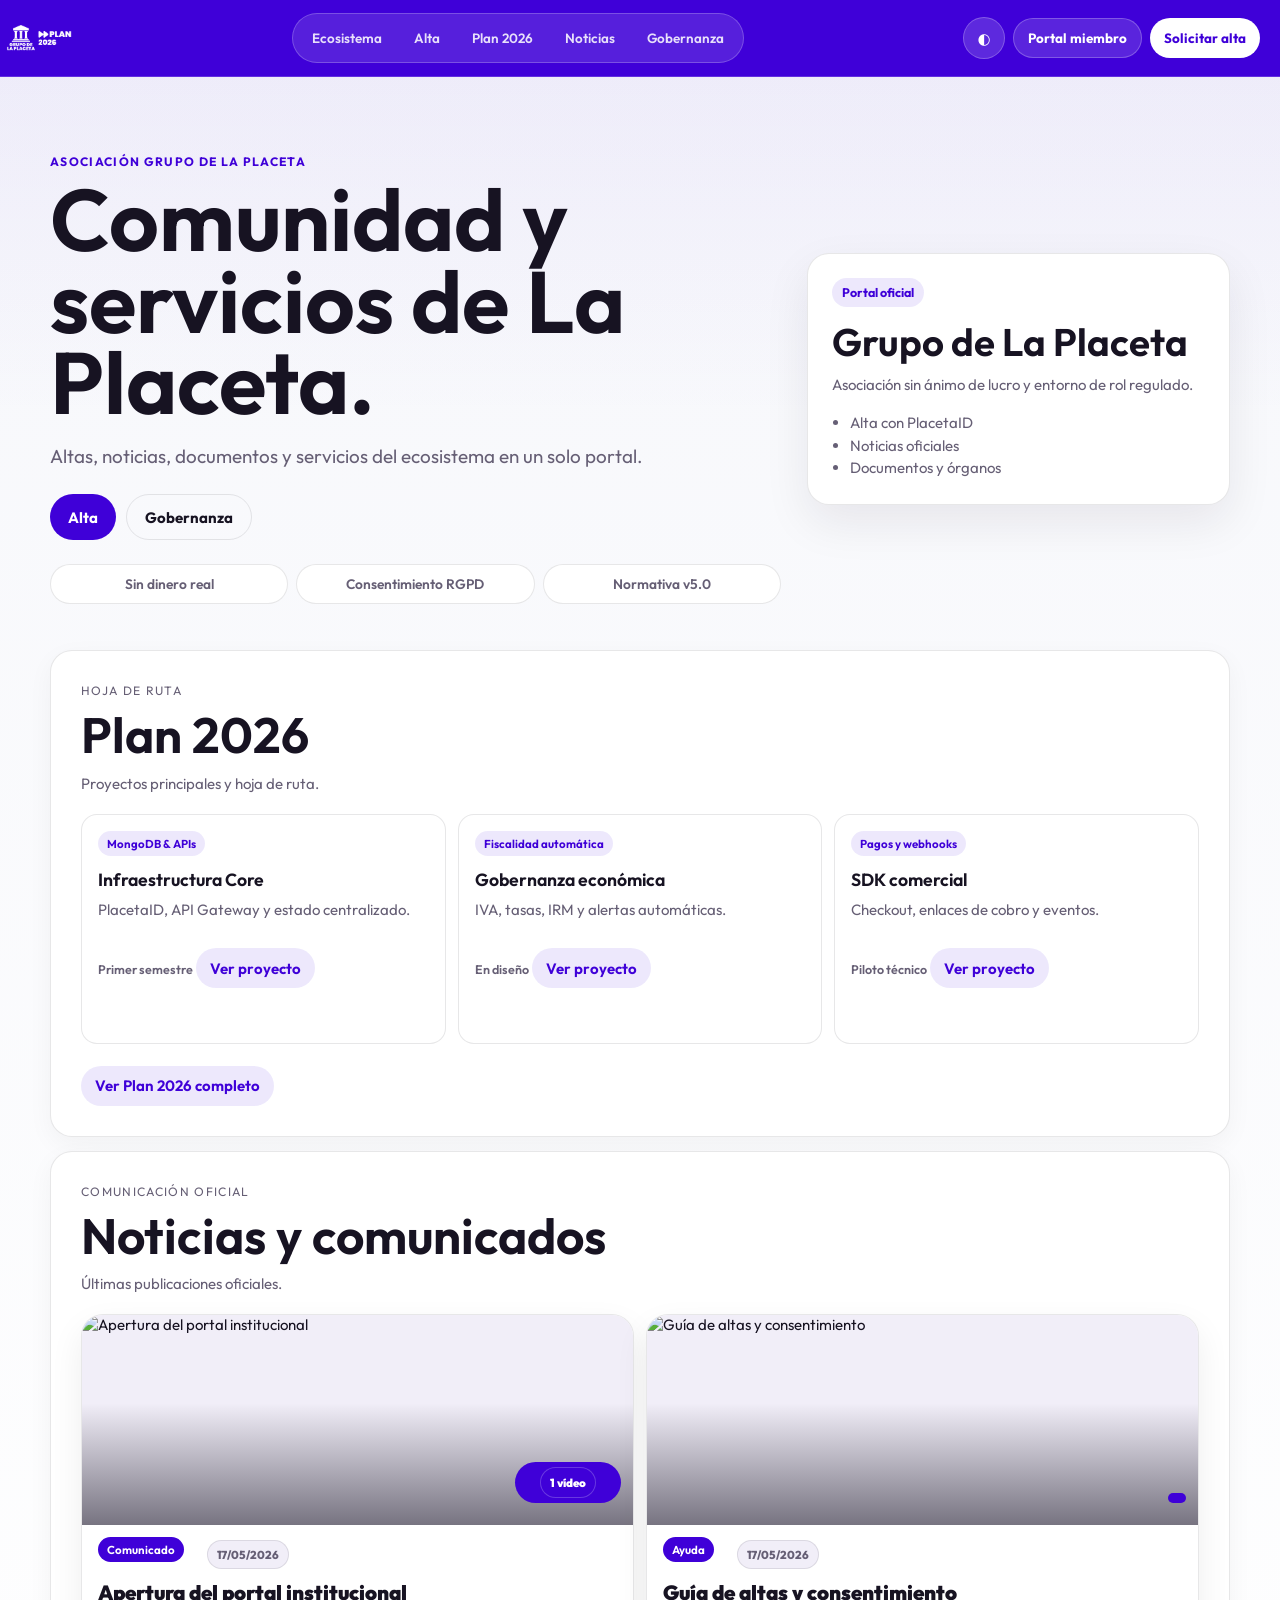
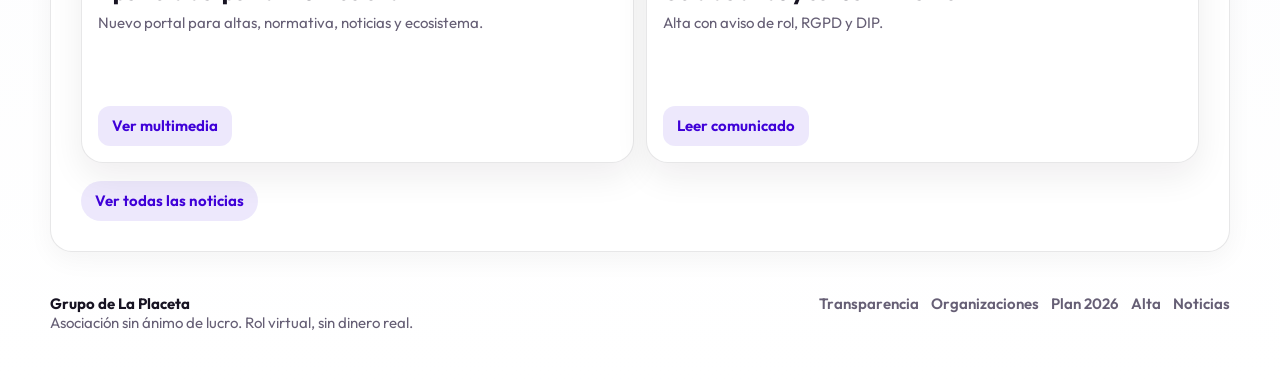
==== index.html @ cf654068 "v9" ====
<!doctype html>
<html lang="es">
<head>
  <meta charset="utf-8">
  <meta name="viewport" content="width=device-width, initial-scale=1">
  <title>Grupo de La Placeta | Asociación y Ecosistema Virtual</title>
  <meta name="description" content="Web institucional del Grupo de La Placeta: asociación sin ánimo de lucro, ecosistema virtual, alta de miembros, noticias y gobernanza.">
  <meta name="theme-color" content="#3F00D8">
  <meta property="og:title" content="Grupo de La Placeta">
  <meta property="og:description" content="Asociación y ecosistema virtual de rol cooperativo, inclusivo y sin dinero real.">
  <meta property="og:type" content="website">
  <meta property="og:url" content="https://www.laplaceta.org/">
  <link rel="canonical" href="https://www.laplaceta.org/">
  <link rel="icon" href="./assets/logo.png">
  <link rel="preconnect" href="https://fonts.googleapis.com">
  <link rel="preconnect" href="https://fonts.gstatic.com" crossorigin>
  <link href="https://fonts.googleapis.com/css2?family=Outfit:wght@300;400;500;600;700;800;900&display=swap" rel="stylesheet">
  <link rel="stylesheet" href="./styles.css">
</head>
<body>
  <div class="shell" data-theme="light">
    <header class="topbar">
      <a class="brand" href="#inicio" aria-label="Grupo de La Placeta">
        <img src="./assets/logo.png" alt="">
        
      </a>
      <nav class="desktop-nav" aria-label="Navegación principal">
        <a href="./ecosistema.html">Ecosistema</a>
        <a href="./alta.html">Alta</a>
        <a href="./plan-2026.html">Plan 2026</a>
        <a href="./noticias.html">Noticias</a>
        <a href="./gobernanza.html">Gobernanza</a>
      </nav>
      <div class="top-actions">
        <button class="icon-btn" id="themeToggle" type="button" aria-label="Cambiar tema">◐</button>
        <button class="secondary small" data-open="memberModal" type="button">Portal miembro</button>
        <a class="primary small" href="./alta.html">Solicitar alta</a>
      </div>
    </header>

    <main>
      <section class="hero" id="inicio">
        <div class="hero-copy">
          <p class="eyebrow">Asociación Grupo de La Placeta</p>
          <h1>Comunidad y servicios de La Placeta.</h1>
          <p class="hero-lead">Altas, noticias, documentos y servicios del ecosistema en un solo portal.</p>
          <div class="hero-actions">
            <a class="primary" href="./alta.html">Alta</a>
            <a class="ghost" href="./gobernanza.html">Gobernanza</a>
          </div>
          <div class="trust-strip compact">
            <span>Sin dinero real</span>
            <span>Consentimiento RGPD</span>
            <span>Normativa v5.0</span>
          </div>
        </div>
        <aside class="hero-panel" aria-label="Resumen del ecosistema">
          <div class="institution-summary">
            <span>Portal oficial</span>
            <h2>Grupo de La Placeta</h2>
            <p>Asociación sin ánimo de lucro y entorno de rol regulado.</p>
            <ul>
              <li>Alta con PlacetaID</li>
              <li>Noticias oficiales</li>
              <li>Documentos y órganos</li>
            </ul>
          </div>
        </aside>
      </section>

      <section class="plan-section" id="plan-2026">
        <div class="section-head compact">
          <p class="eyebrow">Hoja de ruta</p>
          <h2>Plan 2026</h2>
          <p>Proyectos principales y hoja de ruta.</p>
        </div>
        <div class="plan-grid compact-list" id="planPreview"></div>
        <a class="section-link" href="./plan-2026.html">Ver Plan 2026 completo</a>
      </section>

      <section class="content-layout" id="noticias">
        <div class="section-head compact">
          <p class="eyebrow">Comunicación oficial</p>
          <h2>Noticias y comunicados</h2>
          <p>Últimas publicaciones oficiales.</p>
        </div>
        <div class="news-grid compact-list" id="newsPreview"></div>
        <a class="section-link" href="./noticias.html">Ver todas las noticias</a>
      </section>
    </main>

    <footer class="footer">
      <div>
        <strong>Grupo de La Placeta</strong>
        <p>Asociación sin ánimo de lucro. Rol virtual, sin dinero real.</p>
      </div>
      <nav>
        <a href="./gobernanza.html">Transparencia</a>
        <a href="./ecosistema.html">Organizaciones</a>
        <a href="./plan-2026.html">Plan 2026</a>
        <a href="./alta.html">Alta</a>
        <a href="./noticias.html">Noticias</a>
      </nav>
    </footer>
  </div>

  <dialog class="modal" id="onboardingModal">
    <form class="modal-panel wizard" method="dialog" id="onboardingForm">
      <button class="close" value="cancel" aria-label="Cerrar">×</button>
      <div class="modal-head">
        <p class="eyebrow">Alta GDLP</p>
        <h2>Asistente de inscripción</h2>
        <p>Completa los pasos para generar una prealta compatible con PlacetaID y Banco de La Placeta.</p>
      </div>
      <div class="wizard-steps">
        <span class="active" data-step-dot="1">1 Datos</span>
        <span data-step-dot="2">2 Consentimiento</span>
        <span data-step-dot="3">3 Autenticador</span>
      </div>
      <section class="wizard-page active" data-step="1">
        <div class="form-grid">
          <label>Nombre<input id="firstName" required placeholder="Ej: Alba"></label>
          <label>Apellidos<input id="lastName" required placeholder="Ej: Placeta"></label>
          <label>Correo de contacto<input id="contactEmail" type="email" placeholder="miembro@ejemplo.es"></label>
          <label>Fecha de nacimiento real<input id="birthDate" type="date" required></label>
          <label>Contraseña PlacetaID<input id="placetaPassword" type="password" required minlength="8" placeholder="Mínimo 8 caracteres"></label>
          <label>Repetir contraseña<input id="placetaPassword2" type="password" required minlength="8" placeholder="Repite la contraseña"></label>
          <label>Proyecto inicial<select id="initialProject"><option>Participante individual</option><option>Empresa de rol</option><option>Asociación colaboradora</option><option>Voluntariado institucional</option></select></label>
        </div>
        <div class="age-result" id="ageResult">Introduce tu fecha de nacimiento para calcular el rango.</div>
      </section>
      <section class="wizard-page" data-step="2">
        <div class="consent-box">
          <strong>Aviso de rol</strong>
          <p>Declaro comprender que el ecosistema de La Placeta es una simulación lúdica y que las Placetas no tienen valor económico real.</p>
          <label class="check"><input id="roleConsent" type="checkbox"> Acepto expresamente la naturaleza ficticia y sin ánimo de lucro.</label>
        </div>
        <div class="consent-box">
          <strong>Protección de datos</strong>
          <p>Consiento el tratamiento de mis datos de conexión, IP y dispositivo para seguridad, auditoría y funcionamiento interno.</p>
          <label class="check"><input id="privacyConsent" type="checkbox"> Acepto el tratamiento de datos conforme RGPD/LOPDGDD.</label>
        </div>
        <div class="captcha-box">
          <span id="captchaQuestion"></span>
          <input id="captchaAnswer" inputmode="numeric" placeholder="Respuesta">
        </div>
      </section>
      <section class="wizard-page" data-step="3">
        <div class="totp-setup" id="totpSetup">
          <span>PlacetaID pendiente</span>
          <h3>Crearemos tu identidad al continuar</h3>
          <p>Después tendrás que escanear el QR con una app autenticadora compatible.</p>
          <div class="auth-app-list">
            <strong>Apps compatibles</strong>
            <span>Google Authenticator</span>
            <span>Microsoft Authenticator</span>
            <span>2FAS</span>
            <span>Authy</span>
            <span>Aegis Authenticator</span>
            <span>Bitwarden Authenticator</span>
            <span>1Password</span>
          </div>
        </div>
        <div class="form-grid totp-verifier" id="totpVerifier" hidden>
          <label>Código del autenticador<input id="totpCode" inputmode="numeric" maxlength="7" placeholder="000 000"></label>
          <button class="secondary" id="verifyTotp" type="button">Verificar QR</button>
        </div>
        <div class="certificate" id="certificatePreview" hidden>
          <span>Certificado de Identidad Digital y Registro</span>
          <h3>Autenticador verificado</h3>
          <p>Tu alta ya está activada en PlacetaID.</p>
        </div>
      </section>
      <div class="wizard-actions">
        <button class="secondary" id="prevStep" type="button">Atrás</button>
        <button class="primary" id="nextStep" type="button">Continuar</button>
      </div>
    </form>
  </dialog>

  <dialog class="modal" id="memberModal">
    <form class="modal-panel member-panel" method="dialog">
      <button class="close" value="cancel" aria-label="Cerrar">×</button>
      <div class="modal-head">
        <p class="eyebrow">Portal del miembro</p>
        <h2>Acceso DIP</h2>
        <p>Vista privada de perfil asociativo, contratos y solicitudes a la Junta.</p>
      </div>
      <div class="form-grid">
        <label>DIP<input id="memberDip" placeholder="DIP-5921"></label>
        <label>Contraseña<input id="memberPass" type="password" placeholder="PIN o contraseña"></label>
      </div>
      <button class="primary" id="memberLogin" type="button">Abrir perfil demo</button>
      <div class="member-output" id="memberOutput"></div>
    </form>
  </dialog>

  <dialog class="modal" id="adminModal">
    <form class="modal-panel admin-editor" method="dialog">
      <button class="close" value="cancel" aria-label="Cerrar">×</button>
      <div class="modal-head">
        <p class="eyebrow">Admin publicaciones</p>
        <h2>Panel de noticias</h2>
        <p>Publica comunicados institucionales. En producción esto debe conectarse a MongoDB con roles de Junta.</p>
      </div>
      <label>Clave admin local<input id="adminKey" type="password" placeholder="gdlp-admin"></label>
      <div class="form-grid">
        <label>Título<input id="postTitle" placeholder="Convocatoria de Junta"></label>
        <label>Categoría<select id="postTag"><option>Comunicado</option><option>Ayuda</option><option>Normativa</option><option>Ecosistema</option></select></label>
      </div>
      <div class="form-grid">
        <label>Imagen de portada<input id="postImage" placeholder="https://.../imagen.jpg"></label>
        <label>Vídeos<input id="postVideo" placeholder="Un enlace de vídeo principal"></label>
      </div>
      <label>Galería de imágenes<textarea id="postImages" rows="3" placeholder="Una URL de imagen por línea"></textarea></label>
      <label>Más vídeos<textarea id="postVideos" rows="3" placeholder="YouTube, Vimeo o mp4. Un enlace por línea"></textarea></label>
      <div class="editor-toolbar" aria-label="Formato de noticia">
        <button type="button" data-rich="bold"><strong>B</strong></button>
        <button type="button" data-rich="italic"><em>I</em></button>
        <button type="button" data-rich="insertUnorderedList">Lista</button>
        <button type="button" data-rich-block="h2">H2</button>
        <button type="button" data-rich-block="blockquote">Cita</button>
        <button type="button" data-rich-link>Enlace</button>
      </div>
      <label>Contenido enriquecido
        <div id="postEditor" class="rich-editor" contenteditable="true" role="textbox" aria-multiline="true" data-placeholder="Redacta la noticia con subtítulos, enlaces, listas y citas..."></div>
      </label>
      <label class="check bank-share-check">
        <input id="shareWithBank" type="checkbox">
        <span>Compartir también en la web del Banco de La Placeta</span>
      </label>
      <button class="primary" id="publishPost" type="button">Publicar</button>
      <div class="admin-output" id="adminOutput"></div>
      <div class="bank-export" id="bankExport" hidden>
        <strong>Paquete para banco-web</strong>
        <p>Copia este bloque en el feed compartido o úsalo como payload de importación cuando conectes backend.</p>
        <textarea id="bankExportText" rows="8" readonly></textarea>
        <button class="secondary" id="copyBankExport" type="button">Copiar paquete Banco</button>
      </div>
    </form>
  </dialog>

  <dialog class="modal" id="newsModal">
    <article class="modal-panel news-detail">
      <button class="close" value="cancel" data-close-news aria-label="Cerrar">×</button>
      <div id="newsDetailContent"></div>
    </article>
  </dialog>

  <script src="./app.js"></script>
</body>
</html>
---- styles.css ----
:root {
  --accent: #3F00D8;
  --accent-dark: #260083;
  --accent-soft: rgba(63, 0, 216, .09);
  --bg: #f6f7fb;
  --bg-2: #ffffff;
  --surface: #ffffff;
  --surface-2: #f1eef8;
  --text: #171322;
  --muted: #665f75;
  --line: rgba(23,19,34,.1);
  --green: #23b26d;
  --red: #e24d4d;
  --gold: #d7a02d;
  --radius: 18px;
  --shadow: 0 18px 46px rgba(23,19,34,.08);
}

[data-theme="dark"] {
  --bg: #101018;
  --bg-2: #161421;
  --surface: #1d1a29;
  --surface-2: #252134;
  --text: #f8f7ff;
  --muted: #b8b0cf;
  --line: rgba(255,255,255,.1);
  --shadow: 0 24px 70px rgba(0,0,0,.28);
}

* { box-sizing: border-box; }
html { scroll-behavior: smooth; }
body {
  margin: 0;
  font-family: "Outfit", system-ui, sans-serif;
  background: var(--bg);
  color: var(--text);
  font-size: 15px;
  -webkit-font-smoothing: antialiased;
}
[data-theme="dark"] body,
body:has(.shell[data-theme="dark"]) {
  background: #101018;
}
button, input, select, textarea { font: inherit; }
button, a { -webkit-tap-highlight-color: transparent; }
a { color: inherit; text-decoration: none; }
.shell {
  min-height: 100vh;
  background:
    linear-gradient(180deg, rgba(63,0,216,.055), transparent 420px),
    linear-gradient(180deg, var(--bg), var(--bg-2));
}
[data-theme="dark"].shell {
  background:
    linear-gradient(180deg, rgba(63,0,216,.16), transparent 420px),
    linear-gradient(180deg, var(--bg), #111019);
}

.topbar {
  position: sticky;
  top: 0;
  z-index: 10;
  min-height: 72px;
  padding: 8px clamp(14px, 3vw, 34px);
  display: flex;
  align-items: center;
  gap: 18px;
  justify-content: space-between;
  color: white;
  background: var(--accent);
  border-bottom: 1px solid rgba(255,255,255,.18);
  backdrop-filter: blur(18px);
}
[data-theme="dark"] .topbar {
  color: var(--text);
  background: rgba(16,16,24,.94);
  border-bottom-color: var(--line);
}
.brand {
  display: inline-flex;
  align-items: center;
  gap: 12px;
  min-width: 0;
}
.brand img {
  width: 76px;
  height: 76px;
  object-fit: contain;
  display: block;
}
.brand span {
  display: none;
}
.brand strong {
  display: block;
  font-size: .98rem;
  line-height: 1;
  white-space: nowrap;
}
.brand small {
  display: block;
  margin-top: 4px;
  color: rgba(255,255,255,.76);
  font-size: .78rem;
  font-weight: 500;
}
[data-theme="dark"] .brand small {
  color: var(--muted);
}
.desktop-nav {
  display: flex;
  align-items: center;
  gap: 6px;
  padding: 6px;
  border: 1px solid rgba(255,255,255,.22);
  border-radius: 999px;
  background: rgba(255,255,255,.12);
}
[data-theme="dark"] .desktop-nav {
  border-color: var(--line);
  background: var(--surface);
}
.desktop-nav a {
  padding: 10px 13px;
  border-radius: 999px;
  color: rgba(255,255,255,.86);
  font-weight: 600;
  font-size: .84rem;
}
.desktop-nav a:hover {
  color: var(--accent);
  background: white;
}
[data-theme="dark"] .desktop-nav a {
  color: var(--muted);
}
[data-theme="dark"] .desktop-nav a:hover {
  color: white;
  background: var(--accent);
}
.top-actions {
  display: flex;
  align-items: center;
  gap: 8px;
}
.topbar .secondary {
  color: white;
  background: rgba(255,255,255,.14);
  border-color: rgba(255,255,255,.24);
}
.topbar .secondary:hover,
.topbar .icon-btn:hover {
  background: rgba(255,255,255,.22);
}
.topbar .primary {
  color: var(--accent);
  background: white;
}
[data-theme="dark"] .topbar .secondary {
  color: var(--text);
  background: var(--surface-2);
  border-color: var(--line);
}
[data-theme="dark"] .topbar .primary {
  color: white;
  background: var(--accent);
}
button, .primary, .secondary, .ghost {
  border: 0;
  cursor: pointer;
  border-radius: 999px;
  font-weight: 700;
  transition: transform .16s ease, opacity .16s ease, background .16s ease;
}
button:active, a:active { transform: translateY(1px); }
.primary {
  display: inline-flex;
  align-items: center;
  justify-content: center;
  min-height: 46px;
  padding: 0 18px;
  color: white;
  background: var(--accent);
}
.secondary {
  min-height: 44px;
  padding: 0 16px;
  color: var(--text);
  background: var(--surface-2);
  border: 1px solid var(--line);
}
.ghost {
  display: inline-flex;
  align-items: center;
  justify-content: center;
  min-height: 46px;
  padding: 0 18px;
  color: var(--text);
  background: transparent;
  border: 1px solid var(--line);
}
.small { min-height: 40px; padding-inline: 14px; font-size: .84rem; }
.top-actions .primary,
.top-actions .secondary {
  display: inline-flex;
  align-items: center;
  justify-content: center;
}
.icon-btn {
  width: 42px;
  height: 42px;
  background: rgba(255,255,255,.16);
  color: white;
  border: 1px solid rgba(255,255,255,.24);
}
[data-theme="dark"] .icon-btn {
  background: var(--surface-2);
  color: var(--text);
  border-color: var(--line);
}

main {
  width: min(1180px, calc(100% - 28px));
  margin: 0 auto;
}
.page-hero {
  padding: clamp(34px, 6vw, 78px) 0 22px;
  width: min(840px, 100%);
}
.page-hero h1 {
  margin-bottom: 14px;
  font-size: clamp(2.2rem, 5.6vw, 4.8rem);
  line-height: .96;
}
.page-hero p:not(.eyebrow) {
  color: var(--muted);
  font-size: clamp(1rem, 1.7vw, 1.18rem);
  line-height: 1.58;
}
.hero {
  min-height: auto;
  display: grid;
  grid-template-columns: minmax(0, .95fr) minmax(320px, .55fr);
  gap: 26px;
  align-items: center;
  padding: clamp(34px, 6vw, 82px) 0 32px;
}
.eyebrow {
  margin: 0 0 10px;
  color: var(--accent);
  font-size: .76rem;
  font-weight: 700;
  letter-spacing: .11em;
  text-transform: uppercase;
}
h1, h2, h3, p { margin-top: 0; }
h1 {
  margin-bottom: 18px;
  font-size: clamp(2.55rem, 6.8vw, 5.45rem);
  line-height: .94;
  letter-spacing: 0;
  font-weight: 650;
}
h2 {
  margin-bottom: 12px;
  font-size: clamp(1.75rem, 4vw, 3.1rem);
  line-height: 1;
  letter-spacing: 0;
  font-weight: 650;
}
.hero-lead {
  width: min(720px, 100%);
  color: var(--muted);
  font-size: clamp(1rem, 1.65vw, 1.18rem);
  line-height: 1.58;
  font-weight: 400;
}
.hero-actions, .wizard-actions {
  display: flex;
  flex-wrap: wrap;
  gap: 10px;
  margin-top: 22px;
}
.trust-strip {
  margin-top: 24px;
  display: grid;
  grid-template-columns: repeat(3, minmax(0, 1fr));
  gap: 8px;
}
.trust-strip span {
  padding: 10px 12px;
  border: 1px solid var(--line);
  border-radius: 999px;
  background: var(--surface);
  color: var(--muted);
  font-weight: 600;
  text-align: center;
  font-size: .86rem;
}
.hero-panel {
  min-height: auto;
  border: 1px solid var(--line);
  border-radius: 22px;
  background: var(--surface);
  box-shadow: var(--shadow);
  position: relative;
  overflow: hidden;
}
.institution-summary {
  padding: 24px;
}
.institution-summary span {
  display: inline-flex;
  margin-bottom: 16px;
  padding: 7px 10px;
  border-radius: 999px;
  color: var(--accent);
  background: var(--accent-soft);
  font-weight: 700;
  font-size: .78rem;
}
.institution-summary h2 {
  font-size: clamp(1.8rem, 3vw, 2.55rem);
}
.institution-summary p,
.institution-summary li {
  color: var(--muted);
  line-height: 1.5;
  font-weight: 400;
}
.institution-summary ul {
  margin: 16px 0 0;
  padding-left: 18px;
}

.statement,
.onboarding-band,
.governance,
.content-layout,
.plan-section,
.section-grid {
  margin: 14px 0;
  padding: clamp(20px, 3vw, 30px);
  border: 1px solid var(--line);
  border-radius: 22px;
  background: var(--surface);
  box-shadow: 0 8px 26px rgba(23,19,34,.045);
}
[data-theme="dark"] .statement,
[data-theme="dark"] .onboarding-band,
[data-theme="dark"] .governance,
[data-theme="dark"] .content-layout,
[data-theme="dark"] .plan-section,
[data-theme="dark"] .section-grid,
[data-theme="dark"] .hero-panel {
  box-shadow: none;
}
.statement {
  display: grid;
  grid-template-columns: .65fr 1fr;
  gap: 24px;
  align-items: center;
}
.statement p:last-child,
.section-head p,
.onboarding-band p,
.document-card p,
.board-card p,
.admin-card p {
  color: var(--muted);
  line-height: 1.58;
  font-weight: 400;
}
.section-head {
  display: grid;
  grid-template-columns: minmax(0, .8fr) minmax(280px, .6fr);
  gap: 20px;
  align-items: end;
  margin-bottom: 18px;
}
.section-head.compact {
  display: block;
}
.org-controls {
  display: flex;
  flex-wrap: wrap;
  gap: 8px;
  margin-bottom: 16px;
}
.chip {
  min-height: 38px;
  padding: 0 14px;
  color: var(--muted);
  background: var(--surface-2);
  border: 1px solid var(--line);
  font-weight: 600;
}
.chip.active {
  color: white;
  background: var(--accent);
}
.org-grid,
.news-grid,
.governance-grid,
.plan-grid {
  display: grid;
  grid-template-columns: repeat(2, minmax(0, 1fr));
  gap: 12px;
}
.plan-grid {
  grid-template-columns: repeat(5, minmax(190px, 1fr));
  overflow-x: auto;
  padding-bottom: 4px;
}
.plan-grid.full {
  grid-template-columns: repeat(auto-fit, minmax(230px, 1fr));
  overflow: visible;
}
.compact-list {
  grid-template-columns: repeat(auto-fit, minmax(250px, 1fr));
  overflow: visible;
}
.plan-card {
  min-height: 230px;
  padding: 16px;
  border: 1px solid var(--line);
  border-radius: 16px;
  background: var(--bg-2);
}
.plan-card,
.news-card,
.org-card,
.board-card,
.document-card,
.admin-card {
  transition: transform .18s ease, border-color .18s ease, background .18s ease;
}
.plan-card:hover,
.news-card:hover,
.org-card:hover,
.document-card:hover {
  transform: translateY(-2px);
  border-color: rgba(63,0,216,.35);
}
.plan-card span {
  display: inline-flex;
  margin-bottom: 12px;
  padding: 5px 9px;
  border-radius: 999px;
  color: var(--accent);
  background: var(--accent-soft);
  font-size: .72rem;
  font-weight: 650;
}
.plan-card h3 {
  margin: 0 0 8px;
  font-size: 1.1rem;
  font-weight: 650;
}
.plan-card p {
  color: var(--muted);
  line-height: 1.5;
}
.plan-card small {
  display: inline-flex;
  margin-top: 8px;
  color: var(--muted);
  font-weight: 600;
}
.card-link,
.section-link {
  display: inline-flex;
  align-items: center;
  justify-content: center;
  min-height: 40px;
  margin-top: 12px;
  padding: 0 14px;
  border-radius: 999px;
  color: var(--accent);
  background: var(--accent-soft);
  font-weight: 650;
}
.section-link {
  margin-top: 18px;
}
.card-link:hover,
.section-link:hover {
  color: white;
  background: var(--accent);
}
.featured-news {
  margin: 8px 0 14px;
  display: grid;
  grid-template-columns: minmax(0, .86fr) minmax(260px, .62fr);
  gap: 18px;
  align-items: center;
  padding: 14px;
  border: 1px solid var(--line);
  border-radius: 18px;
  background: var(--bg-2);
}
.featured-media {
  position: relative;
  min-height: 280px;
  border-radius: 14px;
  overflow: hidden;
  background: var(--surface-2);
}
.featured-media img,
.news-card img,
.news-detail-media img {
  width: 100%;
  height: 100%;
  object-fit: cover;
  display: block;
}
.featured-media span {
  position: absolute;
  right: 12px;
  bottom: 12px;
  padding: 7px 10px;
  border-radius: 999px;
  color: white;
  background: var(--accent);
  font-weight: 700;
  font-size: .78rem;
}
.featured-news h3 {
  margin: 8px 0 10px;
  font-size: clamp(1.45rem, 3vw, 2.15rem);
  line-height: 1.05;
  font-weight: 650;
}
.featured-news p {
  color: var(--muted);
  line-height: 1.55;
}
.featured-news button,
.news-card button {
  margin-top: 12px;
  color: var(--accent);
  background: transparent;
  font-weight: 650;
}
.news-tag {
  display: inline-flex;
  padding: 5px 9px;
  border-radius: 999px;
  color: white;
  background: var(--accent);
  font-size: .72rem;
  font-weight: 650;
}
.org-card,
.news-card,
.board-card,
.document-card,
.admin-card {
  padding: 16px;
  border: 1px solid var(--line);
  border-radius: 16px;
  background: var(--bg-2);
}
.org-card span,
.news-card span,
.board-card span,
.document-card span,
.admin-card span {
  display: inline-flex;
  margin-bottom: 10px;
  padding: 5px 9px;
  border-radius: 999px;
  color: white;
  background: var(--accent);
  font-size: .72rem;
  font-weight: 650;
}
.news-card {
  overflow: hidden;
  padding: 0;
}
.news-card img {
  height: 170px;
  background: var(--surface-2);
}
.news-card > span,
.news-card h3,
.news-card p,
.news-card small,
.news-card button,
.news-card .card-link {
  margin-left: 16px;
  margin-right: 16px;
}
.news-card > span {
  margin-top: 14px;
}
.news-card button,
.news-card .card-link {
  margin-bottom: 16px;
}
.org-card h3,
.news-card h3,
.board-card strong,
.document-card strong,
.admin-card strong {
  display: block;
  margin-bottom: 8px;
  font-size: 1.15rem;
  font-weight: 650;
}
.org-meta {
  display: flex;
  flex-wrap: wrap;
  gap: 6px;
  margin-top: 14px;
}
.org-meta small {
  padding: 6px 8px;
  border-radius: 8px;
  color: var(--muted);
  background: var(--surface-2);
  font-weight: 500;
}
.onboarding-band {
  display: flex;
  align-items: center;
  justify-content: space-between;
  gap: 18px;
}
.news-card p { color: var(--muted); line-height: 1.5; }
.news-detail-media {
  height: 260px;
  margin: -6px -6px 18px;
  border-radius: 18px;
  overflow: hidden;
  background: var(--surface-2);
}
.news-detail h2 {
  margin-top: 10px;
}
.news-detail p {
  color: var(--muted);
  line-height: 1.65;
}
.detail-page {
  margin-top: 22px;
  max-width: 920px;
}
.detail-page h1 {
  margin-top: 12px;
  font-size: clamp(2.2rem, 5vw, 4.5rem);
}
.detail-page h2 {
  margin-top: 12px;
  font-size: clamp(1.9rem, 4vw, 3.4rem);
}
.share-row {
  display: flex;
  flex-wrap: wrap;
  gap: 10px;
  margin-top: 22px;
  align-items: center;
}
.plan-detail-box {
  margin: 18px 0;
  padding: 16px;
  border: 1px solid var(--line);
  border-radius: 16px;
  background: var(--surface-2);
  display: flex;
  justify-content: space-between;
  gap: 14px;
  color: var(--muted);
}
.plan-detail-box strong {
  color: var(--text);
}
.video-frame {
  margin-top: 18px;
  aspect-ratio: 16 / 9;
  border-radius: 18px;
  overflow: hidden;
  background: #000;
}
.video-frame iframe {
  width: 100%;
  height: 100%;
  border: 0;
}
.footer {
  width: min(1180px, calc(100% - 28px));
  margin: 18px auto 0;
  padding: 24px 0 34px;
  display: flex;
  justify-content: space-between;
  gap: 20px;
  color: var(--muted);
}
.footer strong { color: var(--text); }
.footer nav {
  display: flex;
  flex-wrap: wrap;
  gap: 12px;
  font-weight: 600;
}

.modal {
  width: min(760px, calc(100% - 24px));
  border: 0;
  padding: 0;
  border-radius: 24px;
  color: var(--text);
  background: var(--surface);
  box-shadow: var(--shadow);
}
.modal::backdrop {
  background: rgba(0,0,0,.62);
  backdrop-filter: blur(8px);
}
.modal-panel {
  position: relative;
  padding: clamp(20px, 4vw, 30px);
}
.close {
  position: absolute;
  top: 14px;
  right: 14px;
  width: 40px;
  height: 40px;
  color: var(--text);
  background: var(--surface-2);
}
.modal-head {
  padding-right: 44px;
  margin-bottom: 18px;
}
.modal-head h2 { font-size: clamp(1.8rem, 4vw, 3rem); }
.modal-head p { color: var(--muted); font-weight: 650; }
.wizard-steps {
  display: grid;
  grid-template-columns: repeat(3, 1fr);
  gap: 8px;
  margin-bottom: 18px;
}
.wizard-steps span {
  padding: 10px 12px;
  border-radius: 12px;
  color: var(--muted);
  background: var(--surface-2);
  font-weight: 600;
  text-align: center;
}
.wizard-steps span.active {
  color: white;
  background: var(--accent);
}
.wizard-page { display: none; }
.wizard-page.active { display: block; }
.form-grid {
  display: grid;
  grid-template-columns: repeat(2, minmax(0, 1fr));
  gap: 12px;
}
label {
  display: grid;
  gap: 7px;
  color: var(--muted);
  font-weight: 600;
}
input, select, textarea {
  width: 100%;
  border: 1px solid var(--line);
  border-radius: 12px;
  padding: 12px 13px;
  color: var(--text);
  background: var(--surface-2);
  outline: none;
}
[data-theme="dark"] input,
[data-theme="dark"] select,
[data-theme="dark"] textarea {
  color-scheme: dark;
}
input:focus, select:focus, textarea:focus {
  border-color: var(--accent);
  box-shadow: 0 0 0 4px var(--accent-soft);
}
.age-result,
.consent-box,
.captcha-box,
.totp-setup,
.certificate,
.member-output,
.admin-output {
  margin-top: 14px;
  padding: 16px;
  border: 1px solid var(--line);
  border-radius: 16px;
  background: var(--surface-2);
  color: var(--muted);
}
.consent-box strong,
.totp-setup h3,
.certificate h3 { color: var(--text); }
.check {
  display: flex;
  grid-template-columns: none;
  align-items: flex-start;
  gap: 10px;
  margin-top: 10px;
  color: var(--text);
}
.check input {
  width: 18px;
  margin-top: 2px;
  accent-color: var(--accent);
}
.captcha-box {
  display: grid;
  grid-template-columns: minmax(0, 1fr) 150px;
  gap: 12px;
  align-items: center;
}
.certificate {
  border-color: rgba(63,0,216,.34);
  background: linear-gradient(135deg, rgba(63,0,216,.18), var(--surface-2));
}
.totp-setup span,
.certificate span {
  color: var(--accent);
  font-weight: 700;
  text-transform: uppercase;
  letter-spacing: .08em;
  font-size: .74rem;
}
.totp-card {
  display: grid;
  grid-template-columns: 190px minmax(0, 1fr);
  gap: 18px;
  align-items: center;
}
.totp-card img {
  width: 180px;
  height: 180px;
  border-radius: 18px;
  padding: 10px;
  background: white;
  box-shadow: 0 16px 42px rgba(0,0,0,.18);
}
.totp-secret {
  margin-top: 10px;
  padding: 10px 12px;
  border-radius: 12px;
  background: rgba(63,0,216,.1);
  color: var(--accent);
  font-weight: 650;
  word-break: break-all;
  font-size: .82rem;
}
.auth-app-list {
  margin-top: 12px;
  display: flex;
  flex-wrap: wrap;
  gap: 7px;
}
.auth-app-list strong,
.auth-app-list span {
  min-height: 30px;
  padding: 7px 9px;
  border-radius: 999px;
  display: inline-flex;
  align-items: center;
  color: var(--muted);
  background: var(--surface);
  border: 1px solid var(--line);
  font-size: .78rem;
  font-weight: 650;
}
.auth-app-list strong {
  color: white;
  background: var(--accent);
  border-color: var(--accent);
}
.totp-verifier {
  margin-top: 14px;
  align-items: end;
}
.admin-editor textarea {
  min-height: 130px;
  resize: vertical;
}

.editor-toolbar {
  display: flex;
  flex-wrap: wrap;
  gap: 7px;
  margin-top: 12px;
  padding: 8px;
  border: 1px solid var(--line);
  border-radius: 14px;
  background: var(--surface-2);
}
.editor-toolbar button {
  min-height: 34px;
  padding: 7px 10px;
  border-radius: 10px;
  color: var(--text);
  background: var(--surface);
  border: 1px solid var(--line);
  font-weight: 800;
}
.editor-toolbar button:hover {
  color: white;
  background: var(--accent);
  border-color: var(--accent);
}
.rich-editor {
  min-height: 220px;
  padding: 14px;
  border: 1px solid var(--line);
  border-radius: 16px;
  background: var(--surface-2);
  color: var(--text);
  outline: none;
  line-height: 1.55;
}
.rich-editor:empty::before {
  content: attr(data-placeholder);
  color: var(--muted);
}
.rich-editor:focus {
  border-color: var(--accent);
  box-shadow: 0 0 0 4px var(--accent-soft);
}
.rich-editor h2,
.rich-editor h3,
.rich-news-body h2,
.rich-news-body h3 {
  margin: 1rem 0 .45rem;
  color: var(--text);
  line-height: 1.06;
}
.rich-editor blockquote,
.rich-news-body blockquote {
  margin: 1rem 0;
  padding: 12px 14px;
  border-left: 4px solid var(--accent);
  border-radius: 12px;
  color: var(--text);
  background: var(--accent-soft);
}
.bank-share-check {
  margin-top: 12px;
  padding: 12px;
  border: 1px solid rgba(63,0,216,.18);
  border-radius: 14px;
  background: var(--accent-soft);
}
.bank-export {
  margin-top: 14px;
  padding: 14px;
  border: 1px solid rgba(63,0,216,.24);
  border-radius: 16px;
  background: var(--surface-2);
}
.bank-export strong {
  color: var(--text);
}
.bank-export p {
  margin: 6px 0 10px;
  color: var(--muted);
}
.bank-export textarea {
  font-family: ui-monospace, SFMono-Regular, Consolas, monospace;
  font-size: .78rem;
}
.media-count,
.bank-shared {
  display: inline-flex;
  width: fit-content;
  margin-top: 6px;
  padding: 5px 8px;
  border-radius: 999px;
  color: var(--accent);
  background: var(--accent-soft);
  border: 1px solid rgba(63,0,216,.14);
  font-size: .72rem;
  font-weight: 800;
}
.bank-shared-note {
  padding: 12px 14px;
  border: 1px solid rgba(63,0,216,.18);
  border-radius: 14px;
  color: var(--accent);
  background: var(--accent-soft);
  font-weight: 800;
}
.rich-news-body {
  display: grid;
  gap: 10px;
  color: var(--text);
  line-height: 1.62;
}
.rich-news-body p,
.rich-news-body ul,
.rich-news-body ol {
  margin: 0;
}
.rich-news-body a {
  color: var(--accent);
  font-weight: 800;
}
.news-gallery {
  display: grid;
  grid-template-columns: repeat(2, minmax(0, 1fr));
  gap: 10px;
  margin-top: 16px;
}
.news-gallery img {
  width: 100%;
  aspect-ratio: 16 / 10;
  object-fit: cover;
  border-radius: 16px;
  border: 1px solid var(--line);
}
.video-stack {
  display: grid;
  gap: 12px;
  margin-top: 16px;
}
.news-video {
  width: 100%;
  max-height: 520px;
  border-radius: 16px;
  background: #000;
  border: 1px solid var(--line);
}

/* Editorial news experience */
.content-layout:has(#featuredNews),
.detail-page {
  background:
    linear-gradient(180deg, rgba(63,0,216,.045), transparent 260px),
    var(--surface);
}

.featured-news {
  position: relative;
  grid-template-columns: minmax(0, 1.18fr) minmax(300px, .82fr);
  min-height: 390px;
  padding: 12px;
  border-radius: 26px;
  overflow: hidden;
  background:
    linear-gradient(135deg, rgba(63,0,216,.08), rgba(3,218,198,.06)),
    var(--surface);
  box-shadow: 0 18px 48px rgba(23, 19, 34, .10);
}
.featured-media {
  min-height: 360px;
  border-radius: 22px;
}
.featured-media::after,
.news-card-media::after,
.news-detail-media::after {
  content: "";
  position: absolute;
  inset: 0;
  background: linear-gradient(180deg, transparent 42%, rgba(16, 12, 28, .54));
  pointer-events: none;
}
.featured-copy {
  padding: clamp(8px, 2vw, 22px);
}
.featured-news h3 {
  margin: 12px 0 12px;
  font-size: clamp(2rem, 4vw, 3.8rem);
  line-height: .96;
  font-weight: 900;
  letter-spacing: 0;
}
.featured-news p {
  max-width: 56ch;
  font-size: 1.02rem;
  font-weight: 500;
}
.news-meta-row {
  display: flex;
  align-items: center;
  flex-wrap: wrap;
  gap: 7px;
  margin: 12px 16px 0;
}
.featured-copy .news-meta-row,
.news-detail-heading .news-meta-row {
  margin: 0;
}
.news-meta-row small {
  width: fit-content;
  min-height: 27px;
  padding: 6px 9px;
  border-radius: 999px;
  color: var(--muted);
  background: var(--surface-2);
  border: 1px solid var(--line);
  font-size: .72rem;
  font-weight: 800;
}
.news-media-labels {
  position: absolute;
  right: 12px;
  bottom: 12px;
  z-index: 2;
  display: flex;
  flex-wrap: wrap;
  justify-content: flex-end;
  gap: 6px;
}
.news-media-labels span,
.news-media-labels small {
  min-height: 29px;
  padding: 7px 9px;
  border-radius: 999px;
  color: white;
  background: rgba(63, 0, 216, .92);
  border: 1px solid rgba(255,255,255,.22);
  font-size: .72rem;
  font-weight: 900;
  backdrop-filter: blur(12px);
}
.news-grid {
  align-items: stretch;
}
.news-card {
  position: relative;
  border-radius: 22px;
  background: var(--surface);
  box-shadow: 0 14px 34px rgba(23, 19, 34, .07);
}
.news-card-media {
  position: relative;
  display: block;
  min-height: 0;
  color: inherit;
  overflow: hidden;
}
.news-card img {
  height: 210px;
  transition: transform .22s ease;
}
.news-card:hover img {
  transform: scale(1.035);
}
.news-card > span {
  margin-top: 0;
}
.news-card h3 {
  margin-top: 10px;
  font-size: 1.28rem;
  line-height: 1.06;
  font-weight: 900;
}
.news-card p {
  display: -webkit-box;
  min-height: 4.35em;
  overflow: hidden;
  -webkit-line-clamp: 3;
  -webkit-box-orient: vertical;
}
.news-card .card-link,
.featured-news .card-link {
  width: fit-content;
  margin-top: 14px;
  border-radius: 12px;
}
.bank-shared {
  color: var(--accent) !important;
  background: var(--accent-soft) !important;
  border-color: rgba(63,0,216,.18) !important;
}
.news-detail-hero {
  display: grid;
  grid-template-columns: minmax(0, 1fr);
  gap: 18px;
}
.news-detail-media {
  position: relative;
  height: clamp(300px, 48vw, 560px);
  margin: -6px -6px 0;
  border-radius: 24px;
  box-shadow: 0 16px 44px rgba(23, 19, 34, .10);
}
.news-detail-heading {
  max-width: 860px;
  margin: 0 auto;
  text-align: center;
}
.detail-page h1,
.news-detail-heading h1 {
  margin: 12px 0;
  font-size: clamp(2.35rem, 6vw, 5.25rem);
  line-height: .92;
  letter-spacing: 0;
}
.news-detail-heading p {
  margin: 0 auto;
  max-width: 68ch;
  color: var(--muted);
  font-size: clamp(1rem, 1.9vw, 1.24rem);
  line-height: 1.48;
  font-weight: 600;
}
.rich-news-body {
  max-width: 760px;
  margin: 22px auto 0;
  font-size: 1.04rem;
}
.rich-news-body p {
  color: var(--text);
}
.rich-news-body p:first-child::first-letter {
  float: left;
  margin: .05em .12em 0 0;
  color: var(--accent);
  font-size: 3.8rem;
  line-height: .78;
  font-weight: 900;
}
.news-gallery {
  max-width: 980px;
  margin-inline: auto;
  grid-template-columns: repeat(3, minmax(0, 1fr));
}
.news-gallery img:first-child {
  grid-column: span 2;
}
.video-stack {
  max-width: 980px;
  margin-inline: auto;
}
.share-row {
  justify-content: center;
  margin-top: 20px;
}

@media (max-width: 760px) {
  .featured-news {
    grid-template-columns: 1fr;
    min-height: auto;
    border-radius: 20px;
  }

  .featured-media {
    min-height: 245px;
  }

  .featured-copy {
    padding: 6px 4px 10px;
  }

  .news-card img {
    height: 190px;
  }

  .news-detail-media {
    height: 300px;
    border-radius: 20px;
  }

  .news-detail-heading {
    text-align: left;
  }

  .news-gallery {
    grid-template-columns: 1fr;
  }

  .news-gallery img:first-child {
    grid-column: auto;
  }
}

@media print {
  body * { visibility: hidden; }
  .certificate, .certificate * { visibility: visible; }
  .certificate {
    position: fixed;
    inset: 20mm;
    color: #171322;
    background: white;
  }
}

@media (max-width: 940px) {
  .desktop-nav { display: none; }
  .hero, .statement, .section-head, .featured-news {
    grid-template-columns: 1fr;
  }
  .hero {
    min-height: auto;
  }
  .hero-panel {
    min-height: auto;
  }
  .onboarding-band {
    align-items: flex-start;
    flex-direction: column;
  }
}

@media (max-width: 640px) {
  main, .footer { width: min(100% - 20px, 1180px); }
  .topbar {
    align-items: flex-start;
    flex-wrap: wrap;
  }
  .top-actions { width: 100%; justify-content: space-between; }
  .brand img { width: 54px; height: 54px; }
  .trust-strip,
  .org-grid,
  .news-grid,
  .governance-grid,
  .plan-grid,
  .form-grid,
  .totp-card,
  .captcha-box {
    grid-template-columns: 1fr;
  }
  .hero-panel { min-height: 360px; }
  .hero-panel { min-height: auto; }
  .page-hero { padding-top: 28px; }
  .plan-detail-box { flex-direction: column; }
  .footer { flex-direction: column; }
}

/* Responsive polish: keep navigation usable and content dense on small screens. */
img,
iframe {
  max-width: 100%;
}

@media (max-width: 1120px) {
  .topbar {
    gap: 10px;
  }

  .desktop-nav a {
    padding-inline: 10px;
  }

  .top-actions .secondary.small {
    display: none;
  }

  .plan-grid {
    grid-template-columns: repeat(3, minmax(220px, 1fr));
  }
}

@media (max-width: 940px) {
  .topbar {
    position: sticky;
    display: grid;
    grid-template-columns: minmax(0, 1fr) auto;
    align-items: center;
  }

  .brand {
    min-width: 0;
  }

  .brand span {
    min-width: 0;
  }

  .brand strong,
  .brand small {
    overflow: hidden;
    text-overflow: ellipsis;
  }

  .desktop-nav {
    grid-column: 1 / -1;
    width: 100%;
    display: flex;
    overflow-x: auto;
    overscroll-behavior-inline: contain;
    scrollbar-width: none;
    border-radius: 16px;
    justify-content: flex-start;
  }

  .desktop-nav::-webkit-scrollbar {
    display: none;
  }

  .desktop-nav a {
    flex: 0 0 auto;
    white-space: nowrap;
  }

  .top-actions {
    justify-self: end;
  }

  .hero {
    padding-top: 28px;
    gap: 14px;
  }

  .hero-copy {
    max-width: 760px;
  }

  .statement,
  .content-layout,
  .plan-section,
  .section-grid {
    padding: 18px;
  }

  .section-head {
    gap: 8px;
  }

  .featured-media,
  .news-detail-media {
    min-height: 220px;
    height: auto;
    aspect-ratio: 16 / 9;
  }

  .modal {
    width: min(720px, calc(100% - 18px));
    max-height: calc(100dvh - 18px);
    overflow: auto;
  }
}

@media (max-width: 720px) {
  body {
    font-size: 14px;
  }

  .shell {
    background: linear-gradient(180deg, rgba(63,0,216,.055), transparent 300px), var(--bg);
  }

  main,
  .footer {
    width: min(100% - 18px, 1180px);
  }

  .topbar {
    min-height: auto;
    padding: 8px 9px 10px;
    grid-template-columns: minmax(0, 1fr) auto;
  }

  .brand {
    gap: 9px;
  }

  .brand img {
    width: 44px;
    height: 44px;
  }

  .brand strong {
    max-width: 58vw;
    font-size: .92rem;
  }

  .brand small {
    max-width: 58vw;
    margin-top: 2px;
    font-size: .72rem;
  }

  .top-actions {
    width: auto;
    gap: 6px;
  }

  .top-actions .primary.small {
    min-height: 38px;
    padding-inline: 10px;
    font-size: .78rem;
  }

  .icon-btn {
    width: 38px;
    height: 38px;
  }

  .desktop-nav {
    padding: 5px;
    gap: 4px;
  }

  .desktop-nav a {
    min-height: 34px;
    padding: 8px 10px;
    font-size: .78rem;
  }

  .hero,
  .page-hero {
    padding-top: 22px;
    padding-bottom: 18px;
  }

  h1 {
    font-size: clamp(2.15rem, 13vw, 3.5rem);
  }

  h2,
  .page-hero h1,
  .detail-page h1,
  .detail-page h2 {
    font-size: clamp(1.8rem, 10vw, 3rem);
  }

  .hero-actions {
    display: grid;
    grid-template-columns: 1fr;
  }

  .hero-actions .primary,
  .hero-actions .ghost,
  .onboarding-band .primary,
  .onboarding-band .secondary {
    width: 100%;
  }

  .trust-strip span {
    border-radius: 12px;
    text-align: left;
  }

  .statement,
  .onboarding-band,
  .governance,
  .content-layout,
  .plan-section,
  .section-grid,
  .hero-panel {
    border-radius: 16px;
  }

  .plan-grid,
  .plan-grid.full,
  .compact-list,
  .org-grid,
  .news-grid,
  .governance-grid {
    grid-template-columns: 1fr;
    overflow: visible;
  }

  .plan-card {
    min-height: auto;
  }

  .featured-news {
    padding: 10px;
    border-radius: 16px;
  }

  .news-card img {
    height: auto;
    aspect-ratio: 16 / 9;
  }

  .card-link,
  .section-link {
    width: 100%;
  }

  .form-grid,
  .totp-card,
  .captcha-box,
  .wizard-steps {
    grid-template-columns: 1fr;
  }

  .wizard-steps {
    gap: 6px;
  }

  .wizard-steps span {
    min-height: 38px;
    padding: 8px 10px;
    text-align: left;
  }

  .modal {
    width: calc(100% - 12px);
    border-radius: 18px;
  }

  .modal-panel {
    padding: 18px 14px;
  }

  .modal-head {
    padding-right: 38px;
  }

  .close {
    top: 10px;
    right: 10px;
    width: 36px;
    height: 36px;
  }

  .totp-card img {
    width: min(220px, 100%);
    height: auto;
    aspect-ratio: 1;
    margin-inline: auto;
  }

  .share-row,
  .wizard-actions {
    display: grid;
    grid-template-columns: 1fr;
  }

  .share-row > *,
  .wizard-actions > * {
    width: 100%;
  }

  .footer {
    padding-bottom: 24px;
  }
}

@media (max-width: 420px) {
  main,
  .footer {
    width: min(100% - 12px, 1180px);
  }

  .topbar {
    padding-inline: 6px;
  }

  .brand strong {
    max-width: 48vw;
  }

  .brand small {
    display: none;
  }

  .top-actions .primary.small {
    padding-inline: 8px;
  }

  .statement,
  .onboarding-band,
  .governance,
  .content-layout,
  .plan-section,
  .section-grid,
  .institution-summary {
    padding: 14px;
  }

  .page-hero p:not(.eyebrow),
  .hero-lead,
  .section-head p,
  .news-card p,
  .detail-page p {
    line-height: 1.48;
  }
}

/* Header logo-only refinement */
.topbar {
  min-height: 64px;
  padding: 4px clamp(8px, 2vw, 20px) 4px 4px;
  gap: 10px;
}

.brand {
  flex: 0 0 auto;
  gap: 0;
  margin: 0;
  padding: 0;
  line-height: 0;
}

.brand span,
.brand strong,
.brand small {
  display: none;
}

.brand img {
  width: clamp(56px, 6.2vw, 68px);
  height: clamp(56px, 6.2vw, 68px);
  margin: 0;
}

@media (max-width: 760px) {
  .topbar {
    min-height: 54px;
    padding: 3px 6px 5px 0;
    gap: 6px;
    display: grid;
    grid-template-columns: auto minmax(0, 1fr) auto;
    align-items: center;
  }

  .brand img {
    width: 52px;
    height: 52px;
  }

  .desktop-nav {
    grid-column: 1 / -1;
    padding: 3px;
    gap: 3px;
    border-radius: 12px;
  }

  .desktop-nav a {
    min-height: 30px;
    padding: 6px 8px;
    font-size: .72rem;
  }

  .top-actions {
    width: auto;
    justify-content: flex-end;
    gap: 5px;
  }

  .icon-btn {
    width: 34px;
    height: 34px;
  }

  .top-actions .primary.small {
    min-height: 34px;
    padding-inline: 8px;
    font-size: .72rem;
  }
}

@media (max-width: 420px) {
  .topbar {
    padding-left: 0;
    padding-right: 5px;
  }

  .brand img {
    width: 48px;
    height: 48px;
  }
}

/* Mobile drawer and compact GDLP rhythm */
.mobile-menu-toggle,
.drawer-overlay,
.mobile-drawer {
  display: none;
}

.mobile-menu-toggle {
  align-items: center;
  justify-content: center;
  gap: 3px;
  flex-direction: column;
}

.mobile-menu-toggle span {
  width: 17px;
  height: 2px;
  border-radius: 999px;
  background: currentColor;
}

@media (max-width: 760px) {
  body.drawer-open {
    overflow: hidden;
  }

  main,
  .footer {
    width: min(100% - 12px, 1180px);
  }

  .topbar {
    grid-template-columns: auto minmax(0, 1fr) auto;
    min-height: 50px;
    padding: 2px 6px 3px 0;
  }

  .brand img {
    width: 48px;
    height: 48px;
  }

  .desktop-nav {
    display: none !important;
  }

  .top-actions .primary.small,
  .top-actions .secondary.small {
    display: none;
  }

  .mobile-menu-toggle {
    display: inline-flex;
  }

  .drawer-overlay {
    position: fixed;
    inset: 0;
    z-index: 90;
    width: 100%;
    height: 100%;
    background: rgba(10, 8, 18, .42);
    border: 0;
    opacity: 0;
    pointer-events: none;
    transition: opacity .18s ease;
  }

  .mobile-drawer {
    position: fixed;
    top: 0;
    right: 0;
    z-index: 91;
    width: min(318px, calc(100% - 42px));
    height: 100dvh;
    display: grid;
    grid-template-rows: auto 1fr auto;
    gap: 12px;
    padding: 12px;
    color: var(--text);
    background: var(--surface);
    border-left: 1px solid var(--line);
    box-shadow: -24px 0 60px rgba(17, 12, 34, .22);
    transform: translateX(104%);
    transition: transform .2s ease;
  }

  .drawer-open .drawer-overlay {
    display: block;
    opacity: 1;
    pointer-events: auto;
  }

  .drawer-open .mobile-drawer {
    transform: translateX(0);
  }

  .drawer-head {
    display: flex;
    align-items: center;
    justify-content: space-between;
    min-height: 48px;
  }

  .drawer-head img {
    width: 54px;
    height: 54px;
    object-fit: contain;
  }

  .mobile-drawer nav {
    display: grid;
    align-content: start;
    gap: 8px;
    padding-top: 8px;
  }

  .mobile-drawer nav a,
  .drawer-cta {
    min-height: 46px;
    display: flex;
    align-items: center;
    padding: 10px 12px;
    border-radius: 14px;
    font-weight: 800;
  }

  .mobile-drawer nav a {
    color: var(--text);
    background: var(--surface-2);
    border: 1px solid var(--line);
  }

  .drawer-cta {
    justify-content: center;
  }

  .hero,
  .page-hero {
    padding: 16px 0 12px;
    gap: 12px;
  }

  .hero-copy {
    gap: 10px;
  }

  h1,
  .page-hero h1 {
    font-size: clamp(2rem, 10vw, 3rem);
    line-height: .96;
  }

  .hero-lead,
  .page-hero p:not(.eyebrow),
  .section-head p {
    font-size: .98rem;
    line-height: 1.45;
  }

  .hero-actions {
    gap: 8px;
  }

  .hero-actions .primary,
  .hero-actions .ghost,
  .section-link {
    min-height: 42px;
    padding: 10px 12px;
  }

  .trust-strip {
    gap: 6px;
  }

  .trust-strip span {
    padding: 7px 9px;
    font-size: .78rem;
  }

  .hero-panel,
  .content-layout,
  .plan-section,
  .section-grid,
  .statement,
  .onboarding-band,
  .governance {
    padding: 14px;
  }

  .section-head.compact,
  .section-head {
    margin-bottom: 12px;
  }

  .plan-grid,
  .news-grid,
  .compact-list {
    gap: 10px;
  }

  .footer {
    gap: 12px;
    padding: 16px 0 24px;
  }
}

@media (max-width: 420px) {
  .topbar {
    min-height: 48px;
  }

  .brand img {
    width: 44px;
    height: 44px;
  }

  .icon-btn {
    width: 34px;
    height: 34px;
  }

  .mobile-drawer {
    width: min(300px, calc(100% - 30px));
    padding: 10px;
  }
}
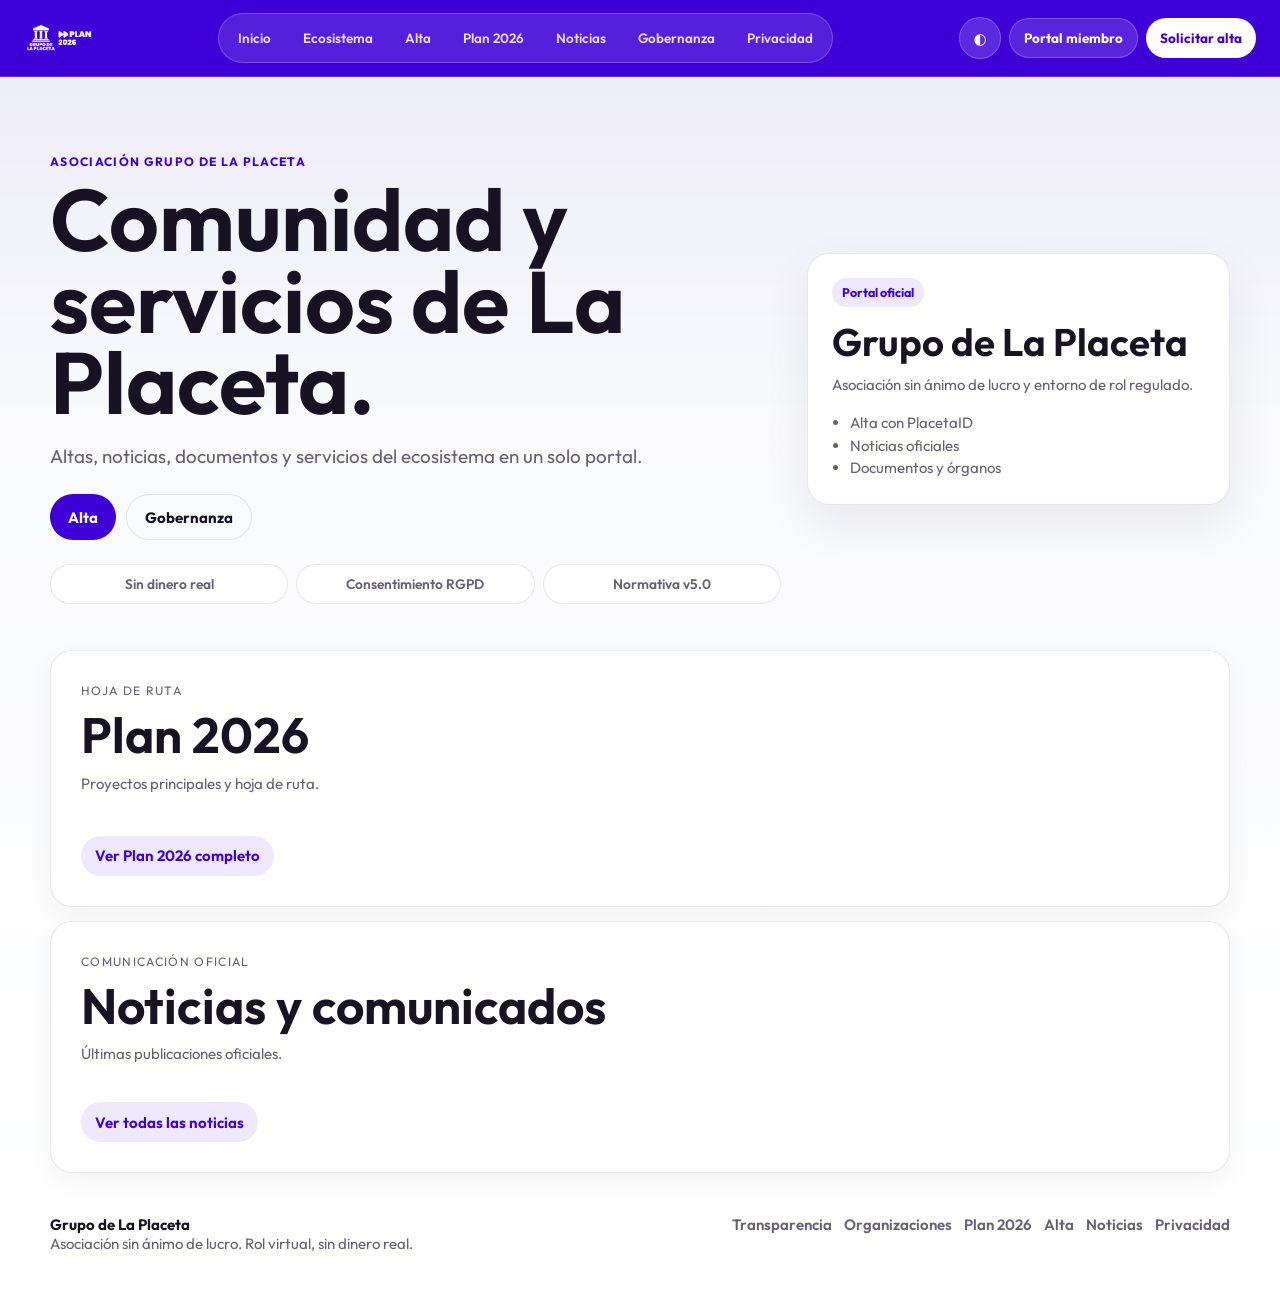
==== commit b63a25b6: "V" ====
--- a/index.html
+++ b/index.html
@@ -20,16 +20,17 @@
 <body>
   <div class="shell" data-theme="light">
     <header class="topbar">
-      <a class="brand" href="#inicio" aria-label="Grupo de La Placeta">
+      <a class="brand" href="./index.html" aria-label="Grupo de La Placeta">
         <img src="./assets/logo.png" alt="">
-        
       </a>
       <nav class="desktop-nav" aria-label="Navegación principal">
+        <a href="./index.html">Inicio</a>
         <a href="./ecosistema.html">Ecosistema</a>
         <a href="./alta.html">Alta</a>
         <a href="./plan-2026.html">Plan 2026</a>
         <a href="./noticias.html">Noticias</a>
         <a href="./gobernanza.html">Gobernanza</a>
+        <a href="./privacidad.html">Privacidad</a>
       </nav>
       <div class="top-actions">
         <button class="icon-btn" id="themeToggle" type="button" aria-label="Cambiar tema">◐</button>
@@ -37,8 +38,7 @@
         <a class="primary small" href="./alta.html">Solicitar alta</a>
       </div>
     </header>
-
-    <main>
+<main>
       <section class="hero" id="inicio">
         <div class="hero-copy">
           <p class="eyebrow">Asociación Grupo de La Placeta</p>
@@ -100,6 +100,7 @@
         <a href="./plan-2026.html">Plan 2026</a>
         <a href="./alta.html">Alta</a>
         <a href="./noticias.html">Noticias</a>
+        <a href="./privacidad.html">Privacidad</a>
       </nav>
     </footer>
   </div>
@@ -137,8 +138,26 @@
         </div>
         <div class="consent-box">
           <strong>Protección de datos</strong>
-          <p>Consiento el tratamiento de mis datos de conexión, IP y dispositivo para seguridad, auditoría y funcionamiento interno.</p>
+          <p>Consiento el tratamiento de mis datos de conexión, IP y dispositivo para seguridad, auditoría y funcionamiento interno. Puedes revisar la política completa antes de continuar.</p>
           <label class="check"><input id="privacyConsent" type="checkbox"> Acepto el tratamiento de datos conforme RGPD/LOPDGDD.</label>
+          <a class="section-link inline-link" href="./privacidad.html">Ver política de privacidad</a>
+        </div>
+        <div class="consent-box guardian-box" id="guardianBox" hidden>
+          <strong>Tutor legal</strong>
+          <p>Las altas de menores requieren vincular un tutor legal. Puedes localizarlo si ya tiene PlacetaID o registrar sus datos de contacto para validación.</p>
+          <label class="check"><input id="guardianHasPlacetaId" type="checkbox"> El tutor ya tiene PlacetaID</label>
+          <div class="guardian-search">
+            <label>DIP o correo del tutor<input id="guardianLookup" placeholder="12345678A o tutor@ejemplo.es"></label>
+            <button class="secondary" id="guardianSearchBtn" type="button">Buscar tutor</button>
+          </div>
+          <div class="form-grid">
+            <label>Nombre del tutor<input id="guardianName" placeholder="Nombre y apellidos"></label>
+            <label>Correo del tutor<input id="guardianEmail" type="email" placeholder="tutor@ejemplo.es"></label>
+            <label>DIP del tutor<input id="guardianDip" placeholder="12345678A"></label>
+            <label>Relación<select id="guardianRelation"><option>Madre/padre</option><option>Tutor legal</option><option>Representante autorizado</option></select></label>
+          </div>
+          <label class="check"><input id="guardianConsent" type="checkbox"> Confirmo que el tutor legal autoriza esta alta tutelada.</label>
+          <div class="age-result guardian-result" id="guardianResult">Pendiente de localizar o completar tutor.</div>
         </div>
         <div class="captcha-box">
           <span id="captchaQuestion"></span>
@@ -187,7 +206,7 @@
         <p>Vista privada de perfil asociativo, contratos y solicitudes a la Junta.</p>
       </div>
       <div class="form-grid">
-        <label>DIP<input id="memberDip" placeholder="DIP-5921"></label>
+        <label>DIP<input id="memberDip" placeholder="12345678A"></label>
         <label>Contraseña<input id="memberPass" type="password" placeholder="PIN o contraseña"></label>
       </div>
       <button class="primary" id="memberLogin" type="button">Abrir perfil demo</button>
@@ -201,9 +220,9 @@
       <div class="modal-head">
         <p class="eyebrow">Admin publicaciones</p>
         <h2>Panel de noticias</h2>
-        <p>Publica comunicados institucionales. En producción esto debe conectarse a MongoDB con roles de Junta.</p>
-      </div>
-      <label>Clave admin local<input id="adminKey" type="password" placeholder="gdlp-admin"></label>
+        <p>Publica comunicados institucionales. En producción esto debe conectarse al backend con roles de Junta.</p>
+      </div>
+      <label>Clave editorial<input id="adminKey" type="password" placeholder="Clave editorial"></label>
       <div class="form-grid">
         <label>Título<input id="postTitle" placeholder="Convocatoria de Junta"></label>
         <label>Categoría<select id="postTag"><option>Comunicado</option><option>Ayuda</option><option>Normativa</option><option>Ecosistema</option></select></label>
--- a/styles.css
+++ b/styles.css
@@ -361,6 +361,90 @@
   gap: 24px;
   align-items: center;
 }
+.legal-hero {
+  width: min(980px, 100%);
+}
+.legal-strip {
+  width: min(760px, 100%);
+}
+.legal-notice {
+  border-color: rgba(63,0,216,.22);
+  background:
+    linear-gradient(135deg, var(--surface), rgba(63,0,216,.055));
+}
+.legal-layout {
+  display: grid;
+  gap: 18px;
+}
+.legal-grid,
+.privacy-columns {
+  display: grid;
+  grid-template-columns: repeat(2, minmax(0, 1fr));
+  gap: 12px;
+}
+.legal-card,
+.privacy-columns article,
+.legal-timeline article {
+  padding: 16px;
+  border: 1px solid var(--line);
+  border-radius: 16px;
+  background: var(--bg-2);
+}
+.legal-card span {
+  display: inline-flex;
+  margin-bottom: 10px;
+  padding: 6px 10px;
+  border-radius: 999px;
+  color: var(--accent);
+  background: var(--accent-soft);
+  font-size: .78rem;
+  font-weight: 750;
+}
+.legal-card p,
+.legal-timeline p,
+.privacy-columns p {
+  margin-bottom: 0;
+  color: var(--muted);
+  line-height: 1.62;
+}
+.legal-timeline {
+  display: grid;
+  gap: 10px;
+}
+.legal-timeline article {
+  display: grid;
+  grid-template-columns: minmax(170px, .34fr) minmax(0, 1fr);
+  gap: 16px;
+  align-items: start;
+}
+.legal-timeline strong,
+.privacy-columns h3 {
+  color: var(--text);
+  font-size: 1rem;
+}
+.privacy-columns h3 {
+  margin-bottom: 8px;
+}
+.inline-link {
+  display: inline-flex;
+  margin-top: 10px;
+}
+.guardian-box[hidden] {
+  display: none;
+}
+.guardian-search {
+  display: grid;
+  grid-template-columns: minmax(0, 1fr) auto;
+  gap: 10px;
+  align-items: end;
+  margin: 12px 0;
+}
+.guardian-search .secondary {
+  min-height: 46px;
+}
+.guardian-result {
+  margin-top: 12px;
+}
 .statement p:last-child,
 .section-head p,
 .onboarding-band p,
@@ -466,6 +550,84 @@
   margin-top: 8px;
   color: var(--muted);
   font-weight: 600;
+}
+.plan-budget-mini {
+  display: flex;
+  align-items: center;
+  justify-content: space-between;
+  gap: 10px;
+  margin-top: 12px;
+  padding: 10px 12px;
+  border: 1px solid var(--line);
+  border-radius: 12px;
+  background: var(--surface);
+}
+.plan-budget-mini strong {
+  color: var(--accent);
+}
+.plan-budget-mini small {
+  margin-top: 0;
+}
+.plan-budget-detail {
+  margin: 18px 0;
+  padding: 16px;
+  border: 1px solid var(--line);
+  border-radius: 18px;
+  background: var(--bg-2);
+}
+.plan-budget-head,
+.plan-budget-list article {
+  display: flex;
+  justify-content: space-between;
+  gap: 16px;
+  align-items: center;
+}
+.plan-budget-head {
+  margin-bottom: 12px;
+}
+.plan-budget-head h2 {
+  margin-bottom: 0;
+  color: var(--accent);
+}
+.plan-budget-head > span {
+  padding: 7px 10px;
+  border-radius: 999px;
+  color: var(--accent);
+  background: var(--accent-soft);
+  font-weight: 700;
+  font-size: .82rem;
+}
+.plan-budget-list {
+  display: grid;
+  gap: 8px;
+}
+.plan-budget-list article {
+  padding: 12px;
+  border: 1px solid var(--line);
+  border-radius: 14px;
+  background: var(--surface);
+}
+.plan-budget-list span {
+  display: inline-flex;
+  margin-bottom: 7px;
+  padding: 5px 8px;
+  border-radius: 999px;
+  color: white;
+  background: var(--accent);
+  font-size: .72rem;
+  font-weight: 700;
+}
+.plan-budget-list strong {
+  display: block;
+}
+.plan-budget-list small,
+.budget-amount small {
+  color: var(--muted);
+  font-weight: 650;
+}
+.budget-amount {
+  min-width: 110px;
+  text-align: right;
 }
 .card-link,
 .section-link {
@@ -1882,6 +2044,7 @@
   }
 
   .mobile-drawer nav a,
+  .drawer-member,
   .drawer-cta {
     min-height: 46px;
     display: flex;
@@ -1897,6 +2060,7 @@
     border: 1px solid var(--line);
   }
 
+  .drawer-member,
   .drawer-cta {
     justify-content: center;
   }
@@ -1991,3 +2155,667 @@
     padding: 10px;
   }
 }
+
+/* Final mobile refinement */
+@media (max-width: 760px) {
+  html {
+    scroll-padding-top: 62px;
+  }
+
+  body {
+    overflow-x: hidden;
+  }
+
+  .shell {
+    background:
+      radial-gradient(circle at 0 0, rgba(63, 0, 216, .12), transparent 260px),
+      linear-gradient(180deg, var(--bg), var(--bg-2));
+  }
+
+  main {
+    width: min(100% - 14px, 1180px);
+    padding-top: 10px;
+  }
+
+  .topbar {
+    position: sticky;
+    top: 0;
+    z-index: 80;
+    min-height: 54px;
+    padding: 3px 8px 4px 0;
+    display: grid;
+    grid-template-columns: auto 1fr auto;
+    gap: 6px;
+    align-items: center;
+    border-radius: 0 0 16px 16px;
+    box-shadow: 0 10px 24px rgba(18, 12, 34, .16);
+  }
+
+  .brand {
+    align-self: stretch;
+    display: flex;
+    align-items: center;
+  }
+
+  .brand img {
+    width: 50px;
+    height: 50px;
+  }
+
+  .top-actions {
+    justify-self: end;
+    display: inline-flex;
+    align-items: center;
+    gap: 6px;
+  }
+
+  .icon-btn,
+  .mobile-menu-toggle {
+    width: 38px;
+    height: 38px;
+    border-radius: 12px;
+  }
+
+  .mobile-menu-toggle span {
+    width: 18px;
+  }
+
+  .drawer-overlay {
+    backdrop-filter: blur(2px);
+    background: rgba(12, 8, 22, .52);
+  }
+
+  .mobile-drawer {
+    width: min(316px, calc(100% - 28px));
+    padding: 12px;
+    border-radius: 18px 0 0 18px;
+    background:
+      linear-gradient(180deg, rgba(63, 0, 216, .07), transparent 180px),
+      var(--surface);
+  }
+
+  .drawer-head {
+    min-height: 50px;
+    padding-bottom: 8px;
+    border-bottom: 1px solid var(--line);
+  }
+
+  .drawer-head img {
+    width: 58px;
+    height: 58px;
+  }
+
+  .drawer-close {
+    font-size: 1.35rem;
+  }
+
+  .mobile-drawer nav {
+    gap: 7px;
+  }
+
+  .mobile-drawer nav a,
+  .drawer-cta {
+    min-height: 44px;
+    border-radius: 13px;
+    font-size: .94rem;
+  }
+
+  .hero,
+  .page-hero {
+    padding: 14px 0 10px;
+    display: grid;
+    gap: 10px;
+  }
+
+  .hero-copy {
+    gap: 9px;
+  }
+
+  .eyebrow {
+    margin-bottom: 2px;
+    font-size: .68rem;
+    letter-spacing: .06em;
+  }
+
+  h1,
+  .page-hero h1 {
+    font-size: clamp(2rem, 11.5vw, 3rem);
+    line-height: .94;
+    text-wrap: balance;
+  }
+
+  h2,
+  .section-head h2,
+  .detail-page h1,
+  .detail-page h2 {
+    font-size: clamp(1.42rem, 7.2vw, 2.25rem);
+    line-height: 1;
+    text-wrap: balance;
+  }
+
+  .hero-lead,
+  .page-hero p:not(.eyebrow),
+  .section-head p,
+  .featured-news p,
+  .news-card p,
+  .plan-card p,
+  .detail-page p {
+    font-size: .94rem;
+    line-height: 1.42;
+  }
+
+  .hero-actions {
+    grid-template-columns: 1fr 1fr;
+    gap: 8px;
+  }
+
+  .hero-actions .primary,
+  .hero-actions .ghost,
+  .section-link,
+  .card-link {
+    min-height: 42px;
+    padding: 9px 11px;
+    justify-content: center;
+    text-align: center;
+    font-size: .88rem;
+  }
+
+  .trust-strip {
+    display: flex;
+    gap: 6px;
+    overflow-x: auto;
+    padding-bottom: 2px;
+    scrollbar-width: none;
+  }
+
+  .trust-strip::-webkit-scrollbar {
+    display: none;
+  }
+
+  .trust-strip span {
+    flex: 0 0 auto;
+    min-height: 32px;
+    padding: 7px 9px;
+    border-radius: 999px;
+    white-space: nowrap;
+  }
+
+  .hero-panel,
+  .statement,
+  .onboarding-band,
+  .governance,
+  .content-layout,
+  .plan-section,
+  .section-grid {
+    padding: 13px;
+    border-radius: 18px;
+  }
+
+  .institution-summary {
+    padding: 13px;
+  }
+
+  .institution-summary h2 {
+    font-size: 1.55rem;
+  }
+
+  .institution-summary ul {
+    gap: 6px;
+    margin-top: 10px;
+  }
+
+  .section-head,
+  .section-head.compact {
+    gap: 6px;
+    margin-bottom: 11px;
+  }
+
+  .plan-grid,
+  .plan-grid.full,
+  .compact-list,
+  .org-grid,
+  .news-grid,
+  .governance-grid {
+    grid-template-columns: 1fr;
+    gap: 9px;
+  }
+
+  .plan-card,
+  .news-card,
+  .org-card,
+  .governance-card {
+    min-height: auto;
+    padding: 12px;
+    border-radius: 16px;
+  }
+
+  .plan-card h3,
+  .news-card h3,
+  .featured-news h3 {
+    font-size: 1.08rem;
+    line-height: 1.06;
+  }
+
+  .news-card img,
+  .news-card-media,
+  .featured-media,
+  .news-detail-media {
+    height: auto;
+    min-height: 0;
+    aspect-ratio: 16 / 9;
+    border-radius: 14px;
+  }
+
+  .featured-news {
+    padding: 10px;
+    gap: 10px;
+    border-radius: 18px;
+  }
+
+  .org-controls,
+  .share-row,
+  .wizard-actions,
+  .footer nav {
+    display: flex;
+    gap: 7px;
+    overflow-x: auto;
+    padding-bottom: 2px;
+    scrollbar-width: none;
+  }
+
+  .org-controls::-webkit-scrollbar,
+  .share-row::-webkit-scrollbar,
+  .wizard-actions::-webkit-scrollbar,
+  .footer nav::-webkit-scrollbar {
+    display: none;
+  }
+
+  .chip,
+  .footer nav a {
+    flex: 0 0 auto;
+  }
+
+  .form-grid,
+  .totp-card,
+  .captcha-box,
+  .wizard-steps {
+    grid-template-columns: 1fr;
+    gap: 8px;
+  }
+
+  label,
+  .rich-editor {
+    font-size: .92rem;
+  }
+
+  input,
+  select,
+  textarea,
+  .rich-editor {
+    min-height: 44px;
+    border-radius: 13px;
+  }
+
+  .modal {
+    width: calc(100% - 10px);
+    max-height: calc(100dvh - 10px);
+    border-radius: 20px;
+  }
+
+  .modal-panel {
+    padding: 16px 13px;
+  }
+
+  .modal-head h2 {
+    font-size: clamp(1.55rem, 8vw, 2.3rem);
+  }
+
+  .footer {
+    width: min(100% - 14px, 1180px);
+    margin-top: 18px;
+    padding: 14px 0 22px;
+    gap: 10px;
+  }
+}
+
+@media (max-width: 420px) {
+  main,
+  .footer {
+    width: min(100% - 10px, 1180px);
+  }
+
+  .topbar {
+    min-height: 50px;
+    padding-right: 5px;
+  }
+
+  .brand img {
+    width: 46px;
+    height: 46px;
+  }
+
+  .hero-actions {
+    grid-template-columns: 1fr;
+  }
+
+  .hero-panel,
+  .statement,
+  .onboarding-band,
+  .governance,
+  .content-layout,
+  .plan-section,
+  .section-grid {
+    padding: 11px;
+    border-radius: 16px;
+  }
+
+  .mobile-drawer {
+    width: min(298px, calc(100% - 20px));
+  }
+}
+
+/* Header integrity and news layout polish */
+.topbar {
+  padding-left: clamp(12px, 2.2vw, 24px);
+  padding-right: clamp(12px, 2.2vw, 24px);
+}
+
+.brand {
+  margin-left: 0;
+  padding-left: 0;
+}
+
+.desktop-nav {
+  min-width: 0;
+  max-width: 100%;
+}
+
+.top-actions {
+  min-width: 0;
+}
+
+.content-layout,
+.news-grid,
+.featured-news,
+.news-card {
+  min-width: 0;
+}
+
+.content-layout:has(#featuredNews) {
+  overflow: hidden;
+}
+
+.news-grid {
+  width: 100%;
+  grid-template-columns: repeat(auto-fit, minmax(min(100%, 280px), 1fr));
+}
+
+.featured-news {
+  width: 100%;
+}
+
+.featured-copy,
+.news-card {
+  min-width: 0;
+}
+
+.news-card {
+  display: flex;
+  flex-direction: column;
+}
+
+.news-card > span,
+.news-card h3,
+.news-card p,
+.news-card small,
+.news-card button,
+.news-card .card-link,
+.news-meta-row {
+  max-width: calc(100% - 32px);
+}
+
+.news-card h3,
+.news-card p {
+  overflow-wrap: anywhere;
+}
+
+@media (max-width: 940px) {
+  .topbar {
+    grid-template-columns: auto minmax(0, 1fr) auto;
+  }
+}
+
+@media (max-width: 760px) {
+  .topbar {
+    padding-left: 10px;
+    padding-right: 8px;
+  }
+
+  .brand {
+    padding-left: 0;
+  }
+
+  .brand img {
+    margin-left: 0;
+  }
+
+  .content-layout:has(#featuredNews) {
+    padding: 10px;
+  }
+
+  .featured-news {
+    display: grid;
+    grid-template-columns: 1fr;
+    width: 100%;
+    min-height: 0;
+    padding: 8px;
+    overflow: hidden;
+  }
+
+  .featured-copy {
+    padding: 6px 4px 4px;
+  }
+
+  .featured-copy .news-meta-row,
+  .news-detail-heading .news-meta-row {
+    margin: 0;
+  }
+
+  .news-grid,
+  .compact-list.news-grid {
+    width: 100%;
+    grid-template-columns: minmax(0, 1fr);
+    gap: 10px;
+  }
+
+  .news-card {
+    width: 100%;
+    padding: 0;
+    overflow: hidden;
+  }
+
+  .news-card-media {
+    width: 100%;
+    border-radius: 14px 14px 0 0;
+  }
+
+  .news-card img {
+    width: 100%;
+    border-radius: 0;
+  }
+
+  .news-card > span,
+  .news-card h3,
+  .news-card p,
+  .news-card small,
+  .news-card button,
+  .news-card .card-link,
+  .news-meta-row {
+    max-width: none;
+    margin-left: 12px;
+    margin-right: 12px;
+  }
+
+  .news-card > span {
+    margin-top: 12px;
+  }
+
+  .news-card .card-link,
+  .news-card button {
+    margin-bottom: 12px;
+  }
+}
+
+@media (max-width: 420px) {
+  .topbar {
+    padding-left: 8px;
+  }
+
+  .brand img {
+    width: 46px;
+    height: 46px;
+  }
+
+  .content-layout:has(#featuredNews) {
+    padding: 8px;
+  }
+}
+
+/* Mobile drawer visual cleanup */
+@media (max-width: 760px) {
+  .legal-grid,
+  .privacy-columns,
+  .legal-timeline article,
+  .guardian-search {
+    grid-template-columns: 1fr;
+  }
+
+  .legal-strip {
+    grid-template-columns: 1fr;
+  }
+
+  .plan-budget-head,
+  .plan-budget-list article {
+    align-items: flex-start;
+    flex-direction: column;
+  }
+
+  .budget-amount {
+    width: 100%;
+    text-align: left;
+  }
+
+  .mobile-menu-toggle.icon-btn {
+    display: inline-grid;
+    place-items: center;
+    gap: 0;
+    padding: 0;
+    color: white;
+    background: rgba(255, 255, 255, .16);
+    border: 1px solid rgba(255, 255, 255, .28);
+    box-shadow: none;
+  }
+
+  .mobile-menu-toggle span {
+    grid-area: 1 / 1;
+    width: 18px;
+    height: 2px;
+    border-radius: 999px;
+    background: currentColor;
+    transition: transform .18s ease, opacity .18s ease;
+  }
+
+  .mobile-menu-toggle span:nth-child(1) {
+    transform: translateY(-6px);
+  }
+
+  .mobile-menu-toggle span:nth-child(3) {
+    transform: translateY(6px);
+  }
+
+  .drawer-open .mobile-menu-toggle span:nth-child(1) {
+    transform: rotate(45deg);
+  }
+
+  .drawer-open .mobile-menu-toggle span:nth-child(2) {
+    opacity: 0;
+  }
+
+  .drawer-open .mobile-menu-toggle span:nth-child(3) {
+    transform: rotate(-45deg);
+  }
+
+  .drawer-overlay {
+    background: rgba(16, 12, 28, .48);
+    backdrop-filter: blur(3px);
+  }
+
+  .mobile-drawer {
+    color: var(--text);
+    background: var(--surface);
+    background-image: linear-gradient(180deg, rgba(63, 0, 216, .055), rgba(63, 0, 216, 0) 170px);
+    border-left: 1px solid var(--line);
+    box-shadow: -18px 0 54px rgba(17, 12, 34, .24);
+    overflow: hidden;
+  }
+
+  [data-theme="dark"] .mobile-drawer,
+  .shell[data-theme="dark"] ~ .mobile-drawer {
+    background: #1d1a29;
+    background-image: linear-gradient(180deg, rgba(63, 0, 216, .20), rgba(63, 0, 216, 0) 170px);
+  }
+
+  .drawer-head {
+    border-bottom: 1px solid var(--line);
+  }
+
+  .drawer-close.icon-btn {
+    display: grid;
+    place-items: center;
+    padding: 0;
+    color: var(--text);
+    background: var(--surface-2);
+    border: 1px solid var(--line);
+    line-height: 1;
+    box-shadow: none;
+  }
+
+  .drawer-close.icon-btn:hover {
+    color: white;
+    background: var(--accent);
+    border-color: var(--accent);
+  }
+
+  .mobile-drawer nav a {
+    color: var(--text);
+    background: rgba(63, 0, 216, .06);
+    border: 1px solid rgba(63, 0, 216, .12);
+  }
+
+  [data-theme="dark"] .mobile-drawer nav a,
+  .shell[data-theme="dark"] ~ .mobile-drawer nav a {
+    background: rgba(255,255,255,.06);
+    border-color: rgba(255,255,255,.10);
+  }
+
+  .mobile-drawer nav a:hover,
+  .mobile-drawer nav a:focus-visible,
+  .drawer-member:hover,
+  .drawer-member:focus-visible {
+    color: white;
+    background: var(--accent);
+    border-color: var(--accent);
+  }
+
+  .drawer-member {
+    color: var(--text);
+    background: var(--surface-2);
+    border: 1px solid var(--line);
+  }
+
+  .drawer-cta {
+    color: white;
+    background: var(--accent);
+    border: 1px solid var(--accent);
+  }
+}
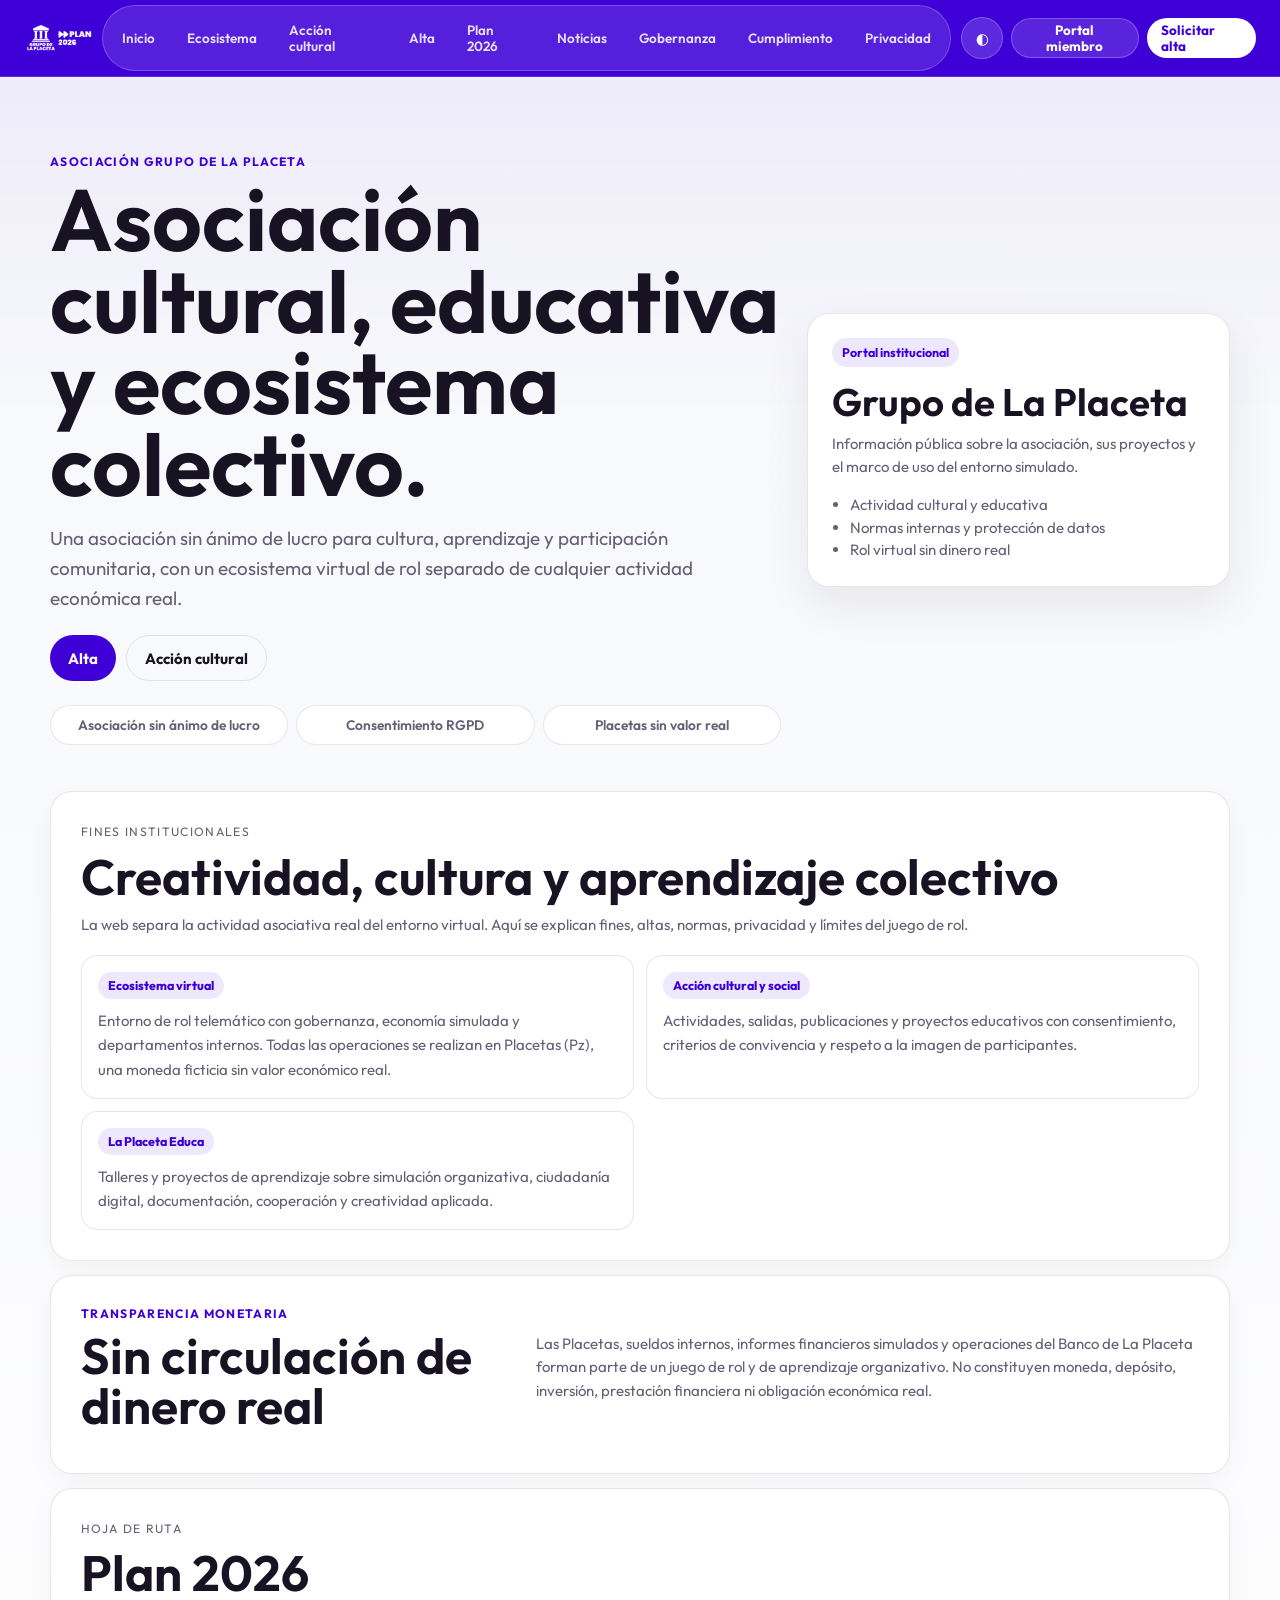
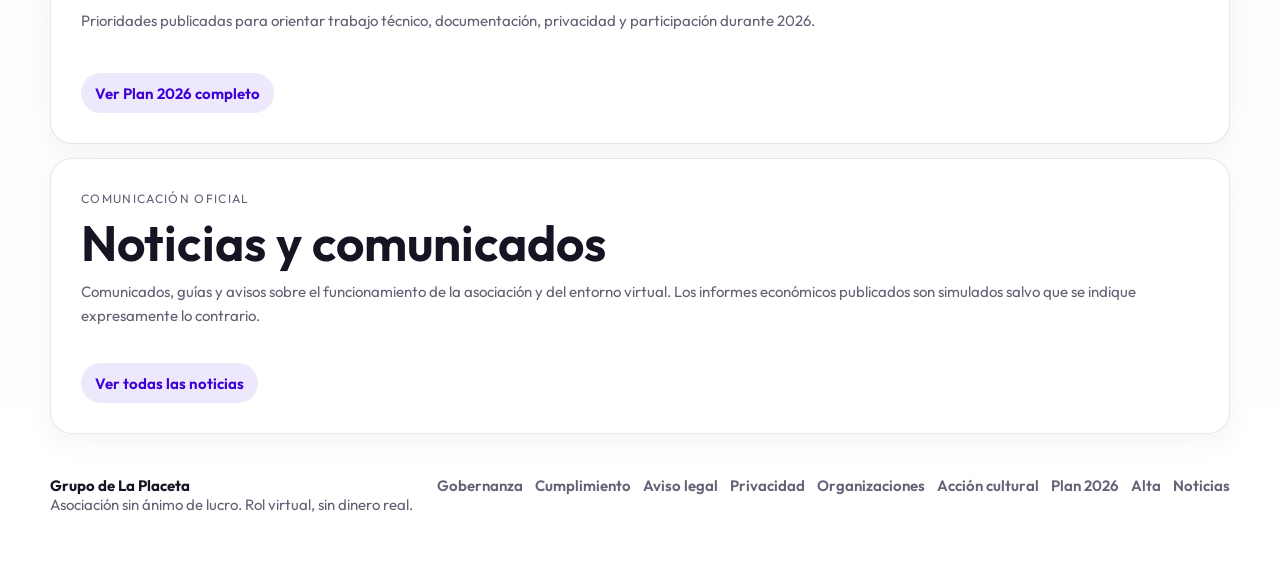
==== commit 67815857: "Mejorar contenido institucional y legal" ====
--- a/index.html
+++ b/index.html
@@ -26,10 +26,12 @@
       <nav class="desktop-nav" aria-label="Navegación principal">
         <a href="./index.html">Inicio</a>
         <a href="./ecosistema.html">Ecosistema</a>
+        <a href="./cultura.html">Acción cultural</a>
         <a href="./alta.html">Alta</a>
         <a href="./plan-2026.html">Plan 2026</a>
         <a href="./noticias.html">Noticias</a>
         <a href="./gobernanza.html">Gobernanza</a>
+        <a href="./cumplimiento.html">Cumplimiento</a>
         <a href="./privacidad.html">Privacidad</a>
       </nav>
       <div class="top-actions">
@@ -42,37 +44,67 @@
       <section class="hero" id="inicio">
         <div class="hero-copy">
           <p class="eyebrow">Asociación Grupo de La Placeta</p>
-          <h1>Comunidad y servicios de La Placeta.</h1>
-          <p class="hero-lead">Altas, noticias, documentos y servicios del ecosistema en un solo portal.</p>
+          <h1>Asociación cultural, educativa y ecosistema colectivo.</h1>
+          <p class="hero-lead">Una asociación sin ánimo de lucro para cultura, aprendizaje y participación comunitaria, con un ecosistema virtual de rol separado de cualquier actividad económica real.</p>
           <div class="hero-actions">
             <a class="primary" href="./alta.html">Alta</a>
-            <a class="ghost" href="./gobernanza.html">Gobernanza</a>
+            <a class="ghost" href="./cultura.html">Acción cultural</a>
           </div>
           <div class="trust-strip compact">
-            <span>Sin dinero real</span>
+            <span>Asociación sin ánimo de lucro</span>
             <span>Consentimiento RGPD</span>
-            <span>Normativa v5.0</span>
+            <span>Placetas sin valor real</span>
           </div>
         </div>
         <aside class="hero-panel" aria-label="Resumen del ecosistema">
           <div class="institution-summary">
-            <span>Portal oficial</span>
+            <span>Portal institucional</span>
             <h2>Grupo de La Placeta</h2>
-            <p>Asociación sin ánimo de lucro y entorno de rol regulado.</p>
+            <p>Información pública sobre la asociación, sus proyectos y el marco de uso del entorno simulado.</p>
             <ul>
-              <li>Alta con PlacetaID</li>
-              <li>Noticias oficiales</li>
-              <li>Documentos y órganos</li>
+              <li>Actividad cultural y educativa</li>
+              <li>Normas internas y protección de datos</li>
+              <li>Rol virtual sin dinero real</li>
             </ul>
           </div>
         </aside>
+      </section>
+
+      <section class="content-layout">
+        <div class="section-head compact">
+          <p class="eyebrow">Fines institucionales</p>
+          <h2>Creatividad, cultura y aprendizaje colectivo</h2>
+          <p>La web separa la actividad asociativa real del entorno virtual. Aquí se explican fines, altas, normas, privacidad y límites del juego de rol.</p>
+        </div>
+        <div class="legal-grid">
+          <article class="legal-card">
+            <span>Ecosistema virtual</span>
+            <p>Entorno de rol telemático con gobernanza, economía simulada y departamentos internos. Todas las operaciones se realizan en Placetas (Pz), una moneda ficticia sin valor económico real.</p>
+          </article>
+          <article class="legal-card">
+            <span>Acción cultural y social</span>
+            <p>Actividades, salidas, publicaciones y proyectos educativos con consentimiento, criterios de convivencia y respeto a la imagen de participantes.</p>
+          </article>
+          <article class="legal-card">
+            <span>La Placeta Educa</span>
+            <p>Talleres y proyectos de aprendizaje sobre simulación organizativa, ciudadanía digital, documentación, cooperación y creatividad aplicada.</p>
+          </article>
+        </div>
+      </section>
+
+      <section class="statement">
+        <div>
+          <p class="eyebrow">Transparencia monetaria</p>
+          <h2>Sin circulación de dinero real</h2>
+        </div>
+        <p>Las Placetas, sueldos internos, informes financieros simulados y operaciones del Banco de La Placeta forman parte de un juego de rol y de aprendizaje organizativo. No constituyen moneda, depósito, inversión, prestación financiera ni obligación económica real.</p>
       </section>
 
       <section class="plan-section" id="plan-2026">
         <div class="section-head compact">
           <p class="eyebrow">Hoja de ruta</p>
           <h2>Plan 2026</h2>
-          <p>Proyectos principales y hoja de ruta.</p>
+          <p>Prioridades publicadas para orientar trabajo técnico, documentación, privacidad y participación durante 2026.</p>
         </div>
         <div class="plan-grid compact-list" id="planPreview"></div>
         <a class="section-link" href="./plan-2026.html">Ver Plan 2026 completo</a>
@@ -82,7 +114,7 @@
         <div class="section-head compact">
           <p class="eyebrow">Comunicación oficial</p>
           <h2>Noticias y comunicados</h2>
-          <p>Últimas publicaciones oficiales.</p>
+          <p>Comunicados, guías y avisos sobre el funcionamiento de la asociación y del entorno virtual. Los informes económicos publicados son simulados salvo que se indique expresamente lo contrario.</p>
         </div>
         <div class="news-grid compact-list" id="newsPreview"></div>
         <a class="section-link" href="./noticias.html">Ver todas las noticias</a>
@@ -95,12 +127,15 @@
         <p>Asociación sin ánimo de lucro. Rol virtual, sin dinero real.</p>
       </div>
       <nav>
-        <a href="./gobernanza.html">Transparencia</a>
+        <a href="./gobernanza.html">Gobernanza</a>
+        <a href="./cumplimiento.html">Cumplimiento</a>
+        <a href="./aviso-legal.html">Aviso legal</a>
+        <a href="./privacidad.html">Privacidad</a>
         <a href="./ecosistema.html">Organizaciones</a>
+        <a href="./cultura.html">Acción cultural</a>
         <a href="./plan-2026.html">Plan 2026</a>
         <a href="./alta.html">Alta</a>
         <a href="./noticias.html">Noticias</a>
-        <a href="./privacidad.html">Privacidad</a>
       </nav>
     </footer>
   </div>
@@ -119,6 +154,15 @@
         <span data-step-dot="3">3 Autenticador</span>
       </div>
       <section class="wizard-page active" data-step="1">
+        <div class="consent-box migration-recovery-card">
+          <strong>Migracion de PlacetaID antiguo</strong>
+          <p>Si tu DIP esta en la lista de migraciones pendientes, se usara ese DIP asignado y completaras el alta normal para generar el QR.</p>
+          <div class="migration-recovery">
+            <label>DIP<input id="migrationDip" placeholder="Introduce tu DIP"></label>
+            <button class="secondary" id="recoverMigrationQr" type="button">Buscar DIP</button>
+          </div>
+          <div class="age-result" id="migrationResult" hidden></div>
+        </div>
         <div class="form-grid">
           <label>Nombre<input id="firstName" required placeholder="Ej: Alba"></label>
           <label>Apellidos<input id="lastName" required placeholder="Ej: Placeta"></label>
--- a/styles.css
+++ b/styles.css
@@ -1002,13 +1002,29 @@
   gap: 18px;
   align-items: center;
 }
+.totp-qr-frame {
+  width: 180px;
+  height: 180px;
+  display: grid;
+  place-items: center;
+  border-radius: 18px;
+  background: white;
+  box-shadow: 0 16px 42px rgba(0,0,0,.18);
+}
 .totp-card img {
   width: 180px;
   height: 180px;
   border-radius: 18px;
   padding: 10px;
   background: white;
-  box-shadow: 0 16px 42px rgba(0,0,0,.18);
+  box-shadow: none;
+}
+.qr-load-error {
+  padding: 14px;
+  color: var(--accent);
+  font-weight: 750;
+  text-align: center;
+  line-height: 1.2;
 }
 .totp-secret {
   margin-top: 10px;
@@ -1019,6 +1035,13 @@
   font-weight: 650;
   word-break: break-all;
   font-size: .82rem;
+}
+.migration-recovery {
+  display: grid;
+  grid-template-columns: minmax(0, 1fr) auto;
+  gap: 12px;
+  align-items: end;
+  margin: 14px 0;
 }
 .auth-app-list {
   margin-top: 12px;
@@ -1472,6 +1495,9 @@
 }
 
 @media (max-width: 640px) {
+  .migration-recovery {
+    grid-template-columns: 1fr;
+  }
   main, .footer { width: min(100% - 20px, 1180px); }
   .topbar {
     align-items: flex-start;
@@ -1778,6 +1804,13 @@
   }
 
   .totp-card img {
+    width: min(220px, 100%);
+    height: auto;
+    aspect-ratio: 1;
+    margin-inline: auto;
+  }
+
+  .totp-qr-frame {
     width: min(220px, 100%);
     height: auto;
     aspect-ratio: 1;
@@ -2443,6 +2476,18 @@
     gap: 8px;
   }
 
+  .totp-qr-frame {
+    width: min(220px, 100%);
+    height: auto;
+    aspect-ratio: 1;
+    margin-inline: auto;
+  }
+
+  .totp-card img {
+    width: 100%;
+    height: 100%;
+  }
+
   label,
   .rich-editor {
     font-size: .92rem;
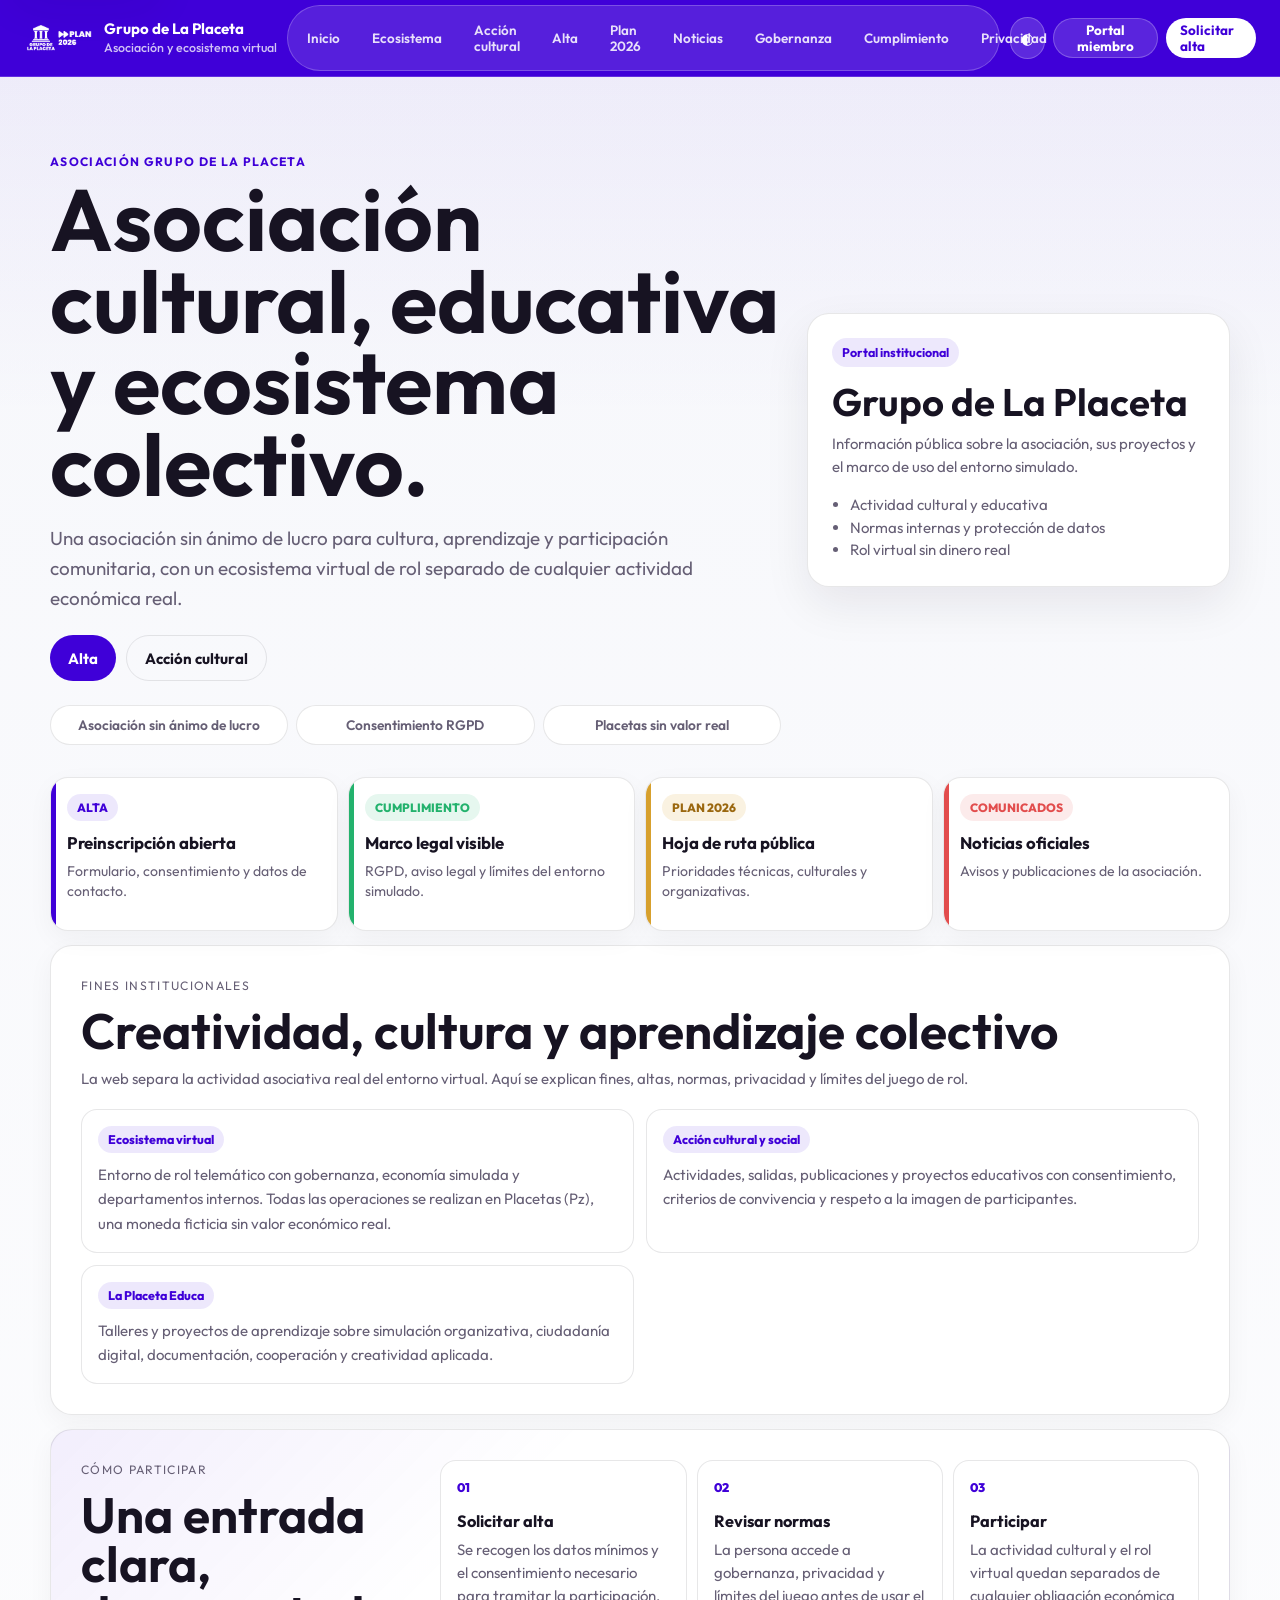
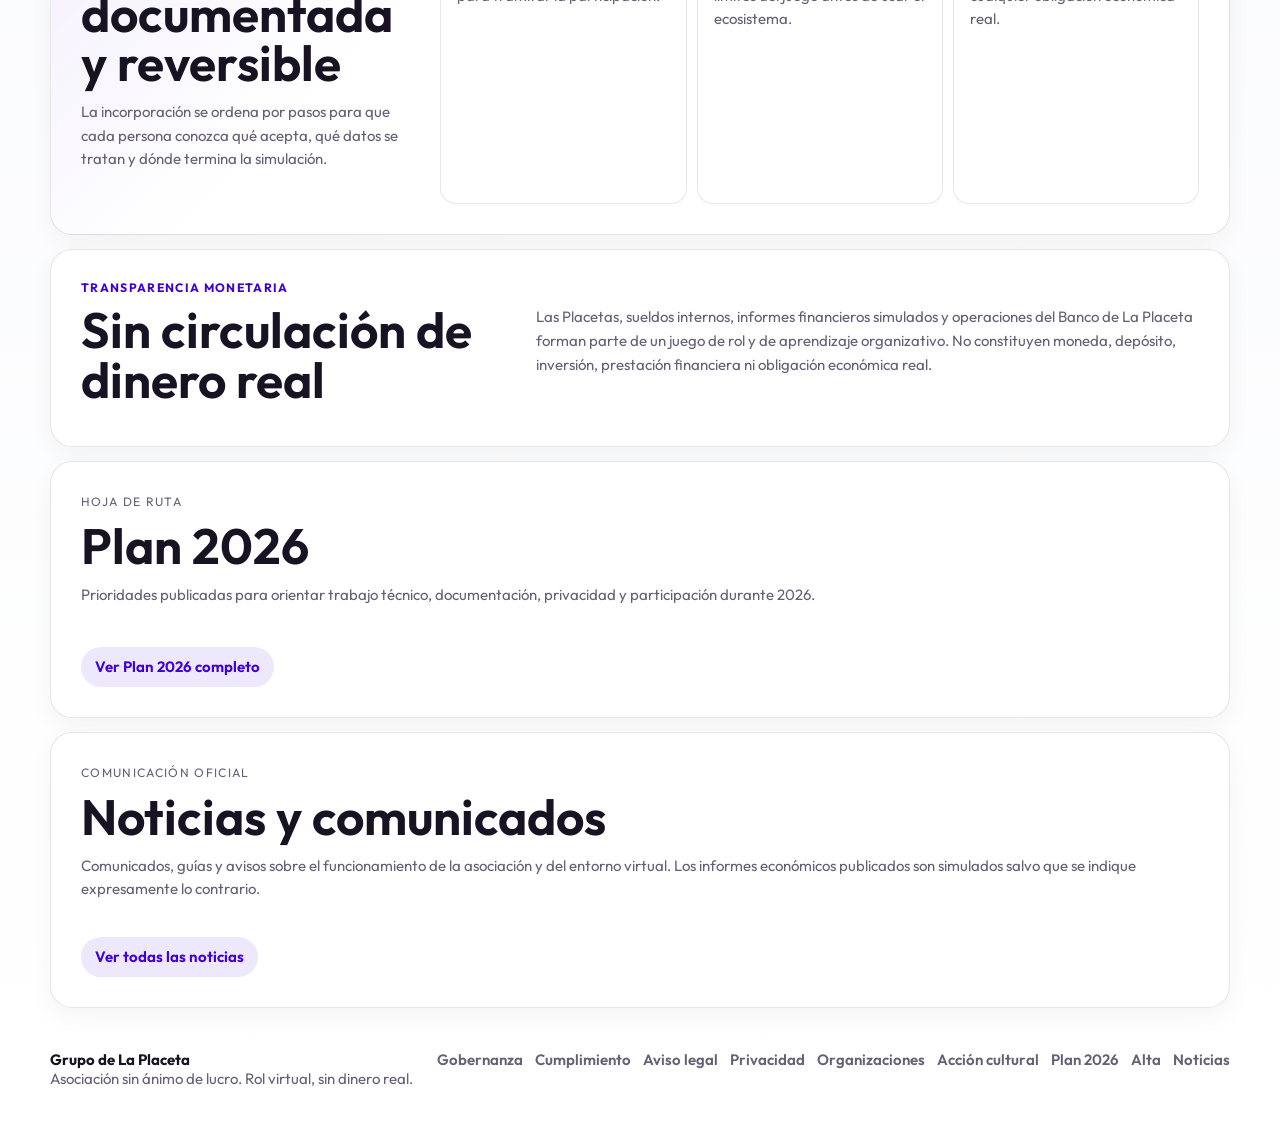
==== commit 2928b1ee: "Improve GDLP homepage" ====
--- a/index.html
+++ b/index.html
@@ -19,9 +19,14 @@
 </head>
 <body>
   <div class="shell" data-theme="light">
+    <a class="skip-link" href="#inicio">Saltar al contenido</a>
     <header class="topbar">
       <a class="brand" href="./index.html" aria-label="Grupo de La Placeta">
         <img src="./assets/logo.png" alt="">
+        <span>
+          <strong>Grupo de La Placeta</strong>
+          <small>Asociación y ecosistema virtual</small>
+        </span>
       </a>
       <nav class="desktop-nav" aria-label="Navegación principal">
         <a href="./index.html">Inicio</a>
@@ -70,6 +75,29 @@
         </aside>
       </section>
 
+      <section class="status-board" aria-label="Accesos principales">
+        <a class="status-tile accent" href="./alta.html">
+          <span>Alta</span>
+          <strong>Preinscripción abierta</strong>
+          <small>Formulario, consentimiento y datos de contacto.</small>
+        </a>
+        <a class="status-tile green" href="./cumplimiento.html">
+          <span>Cumplimiento</span>
+          <strong>Marco legal visible</strong>
+          <small>RGPD, aviso legal y límites del entorno simulado.</small>
+        </a>
+        <a class="status-tile gold" href="./plan-2026.html">
+          <span>Plan 2026</span>
+          <strong>Hoja de ruta pública</strong>
+          <small>Prioridades técnicas, culturales y organizativas.</small>
+        </a>
+        <a class="status-tile red" href="./noticias.html">
+          <span>Comunicados</span>
+          <strong>Noticias oficiales</strong>
+          <small>Avisos y publicaciones de la asociación.</small>
+        </a>
+      </section>
+
       <section class="content-layout">
         <div class="section-head compact">
           <p class="eyebrow">Fines institucionales</p>
@@ -90,6 +118,31 @@
             <p>Talleres y proyectos de aprendizaje sobre simulación organizativa, ciudadanía digital, documentación, cooperación y creatividad aplicada.</p>
           </article>
         </div>
+      </section>
+
+      <section class="pathway-section">
+        <div class="section-head compact">
+          <p class="eyebrow">Cómo participar</p>
+          <h2>Una entrada clara, documentada y reversible</h2>
+          <p>La incorporación se ordena por pasos para que cada persona conozca qué acepta, qué datos se tratan y dónde termina la simulación.</p>
+        </div>
+        <ol class="pathway-list" aria-label="Ruta de participación">
+          <li>
+            <span>01</span>
+            <strong>Solicitar alta</strong>
+            <p>Se recogen los datos mínimos y el consentimiento necesario para tramitar la participación.</p>
+          </li>
+          <li>
+            <span>02</span>
+            <strong>Revisar normas</strong>
+            <p>La persona accede a gobernanza, privacidad y límites del juego antes de usar el ecosistema.</p>
+          </li>
+          <li>
+            <span>03</span>
+            <strong>Participar</strong>
+            <p>La actividad cultural y el rol virtual quedan separados de cualquier obligación económica real.</p>
+          </li>
+        </ol>
       </section>
 
       <section class="statement">
--- a/styles.css
+++ b/styles.css
@@ -2864,3 +2864,209 @@
     border: 1px solid var(--accent);
   }
 }
+
+/* Home institutional polish */
+.skip-link {
+  position: fixed;
+  top: 10px;
+  left: 10px;
+  z-index: 50;
+  padding: 10px 14px;
+  border-radius: 999px;
+  color: white;
+  background: var(--accent-dark);
+  box-shadow: var(--shadow);
+  transform: translateY(-160%);
+  transition: transform .16s ease;
+}
+
+.skip-link:focus-visible {
+  transform: translateY(0);
+}
+
+.topbar .brand span {
+  display: block;
+  color: white;
+}
+
+[data-theme="dark"] .topbar .brand span {
+  color: var(--text);
+}
+
+.topbar .brand {
+  gap: 12px;
+  line-height: normal;
+}
+
+.topbar .brand strong {
+  display: block;
+  font-size: .94rem;
+}
+
+.topbar .brand small {
+  display: block;
+  max-width: 190px;
+  overflow: hidden;
+  text-overflow: ellipsis;
+  white-space: nowrap;
+}
+
+.hero-copy {
+  min-width: 0;
+}
+
+.status-board,
+.pathway-section {
+  margin: 0 0 14px;
+}
+
+.status-board {
+  display: grid;
+  grid-template-columns: repeat(4, minmax(0, 1fr));
+  gap: 10px;
+}
+
+.status-tile {
+  position: relative;
+  display: grid;
+  align-content: start;
+  min-height: 154px;
+  padding: 16px;
+  overflow: hidden;
+  border: 1px solid var(--line);
+  border-radius: 18px;
+  background: var(--surface);
+  box-shadow: 0 8px 26px rgba(23,19,34,.045);
+}
+
+.status-tile::before {
+  content: "";
+  position: absolute;
+  inset: 0 auto 0 0;
+  width: 5px;
+  background: var(--accent);
+}
+
+.status-tile.green::before { background: var(--green); }
+.status-tile.gold::before { background: var(--gold); }
+.status-tile.red::before { background: var(--red); }
+
+.status-tile span {
+  width: fit-content;
+  max-width: 100%;
+  margin-bottom: 12px;
+  padding: 6px 10px;
+  border-radius: 999px;
+  color: var(--accent);
+  background: var(--accent-soft);
+  font-size: .75rem;
+  font-weight: 800;
+  text-transform: uppercase;
+}
+
+.status-tile.green span { color: var(--green); background: rgba(35,178,109,.11); }
+.status-tile.gold span { color: #9b6810; background: rgba(215,160,45,.14); }
+.status-tile.red span { color: var(--red); background: rgba(226,77,77,.11); }
+
+.status-tile strong {
+  display: block;
+  margin-bottom: 8px;
+  color: var(--text);
+  font-size: 1.05rem;
+  line-height: 1.15;
+}
+
+.status-tile small {
+  color: var(--muted);
+  font-size: .88rem;
+  line-height: 1.45;
+}
+
+.status-tile:hover {
+  transform: translateY(-2px);
+}
+
+.pathway-section {
+  display: grid;
+  grid-template-columns: minmax(240px, .45fr) minmax(0, 1fr);
+  gap: 18px;
+  align-items: stretch;
+  padding: clamp(20px, 3vw, 30px);
+  border: 1px solid var(--line);
+  border-radius: 22px;
+  background:
+    linear-gradient(135deg, rgba(63,0,216,.065), transparent 34%),
+    var(--surface);
+  box-shadow: 0 8px 26px rgba(23,19,34,.045);
+}
+
+.pathway-list {
+  display: grid;
+  grid-template-columns: repeat(3, minmax(0, 1fr));
+  gap: 10px;
+  margin: 0;
+  padding: 0;
+  list-style: none;
+}
+
+.pathway-list li {
+  padding: 16px;
+  border: 1px solid var(--line);
+  border-radius: 16px;
+  background: var(--bg-2);
+}
+
+.pathway-list span {
+  display: inline-flex;
+  margin-bottom: 16px;
+  color: var(--accent);
+  font-size: .78rem;
+  font-weight: 850;
+}
+
+.pathway-list strong {
+  display: block;
+  margin-bottom: 8px;
+  font-size: 1.02rem;
+}
+
+.pathway-list p {
+  margin: 0;
+  color: var(--muted);
+  line-height: 1.52;
+}
+
+@media (max-width: 1120px) {
+  .topbar .brand small {
+    max-width: 132px;
+  }
+
+  .status-board {
+    grid-template-columns: repeat(2, minmax(0, 1fr));
+  }
+}
+
+@media (max-width: 940px) {
+  .topbar .brand span {
+    display: none;
+  }
+
+  .pathway-section {
+    grid-template-columns: 1fr;
+  }
+}
+
+@media (max-width: 760px) {
+  .status-board {
+    grid-template-columns: 1fr;
+  }
+
+  .status-tile {
+    min-height: 0;
+    padding: 14px 14px 14px 16px;
+  }
+
+  .pathway-list {
+    grid-template-columns: 1fr;
+  }
+}
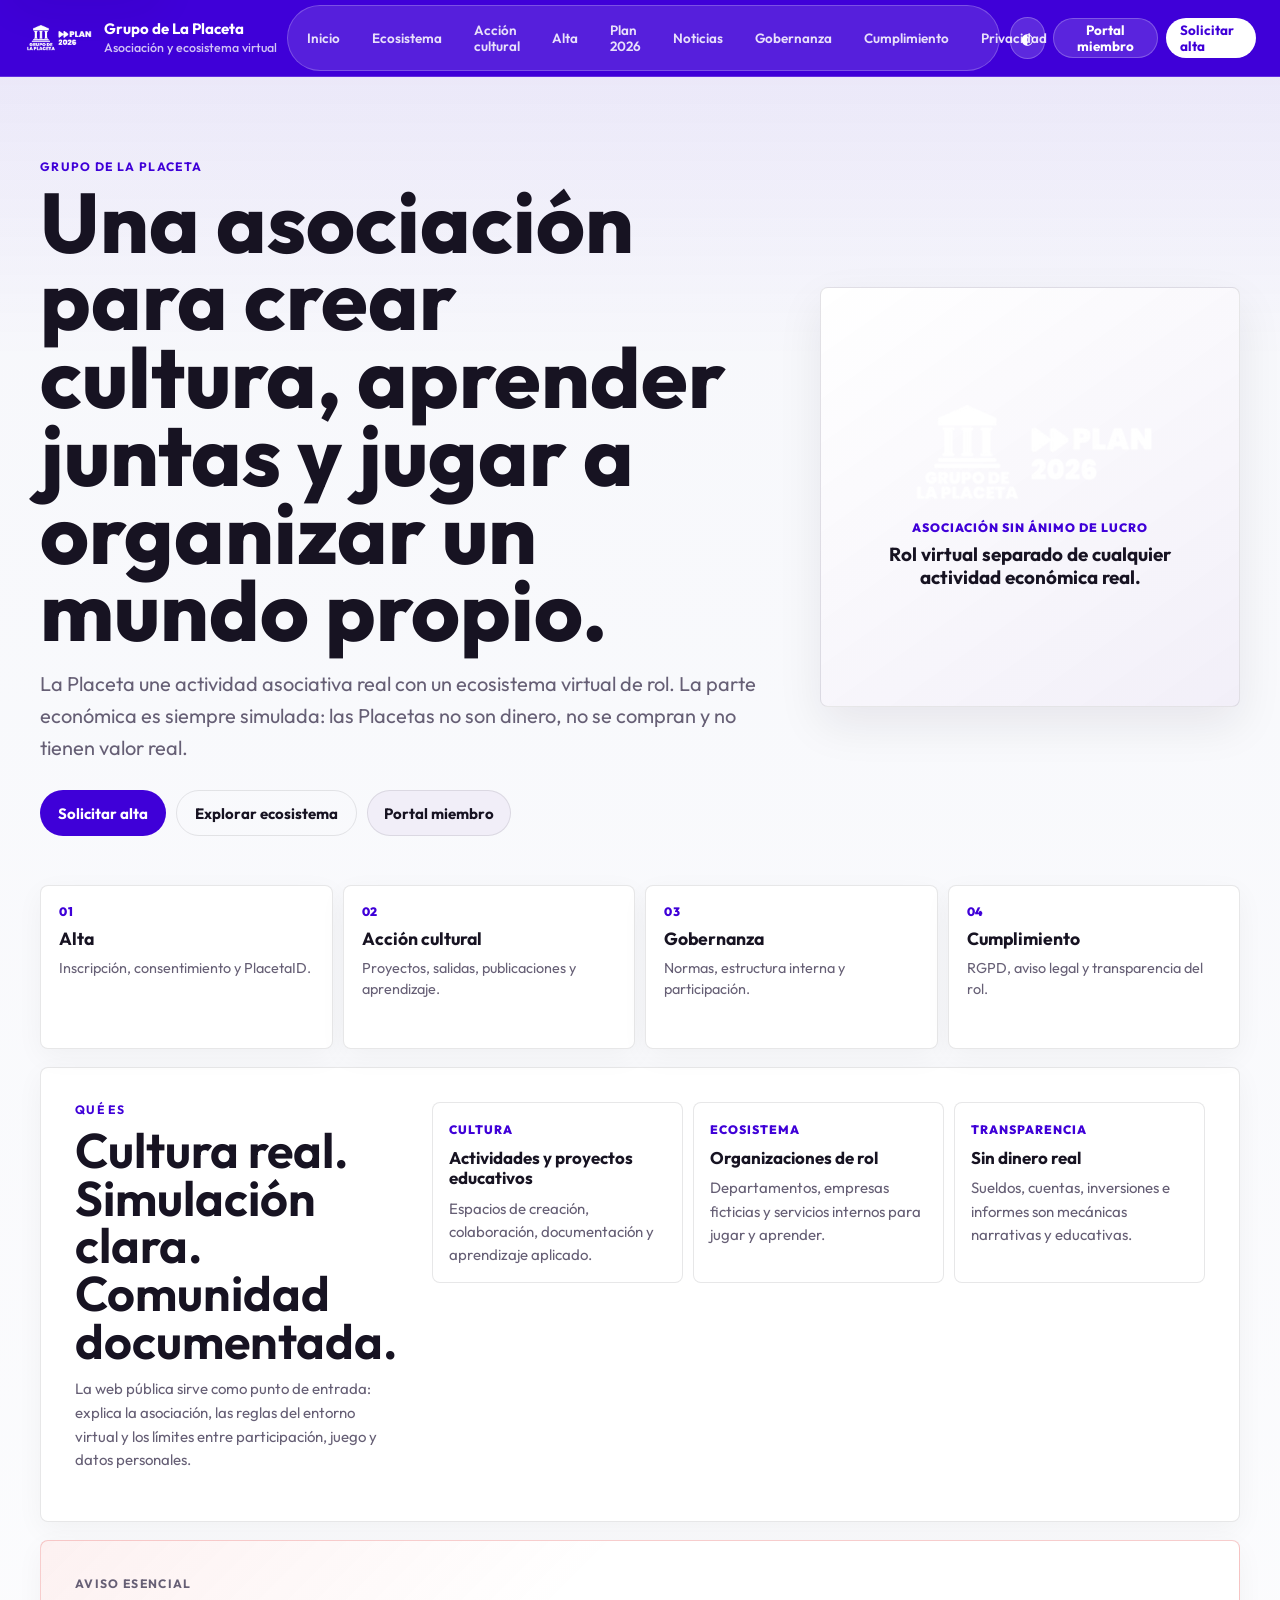
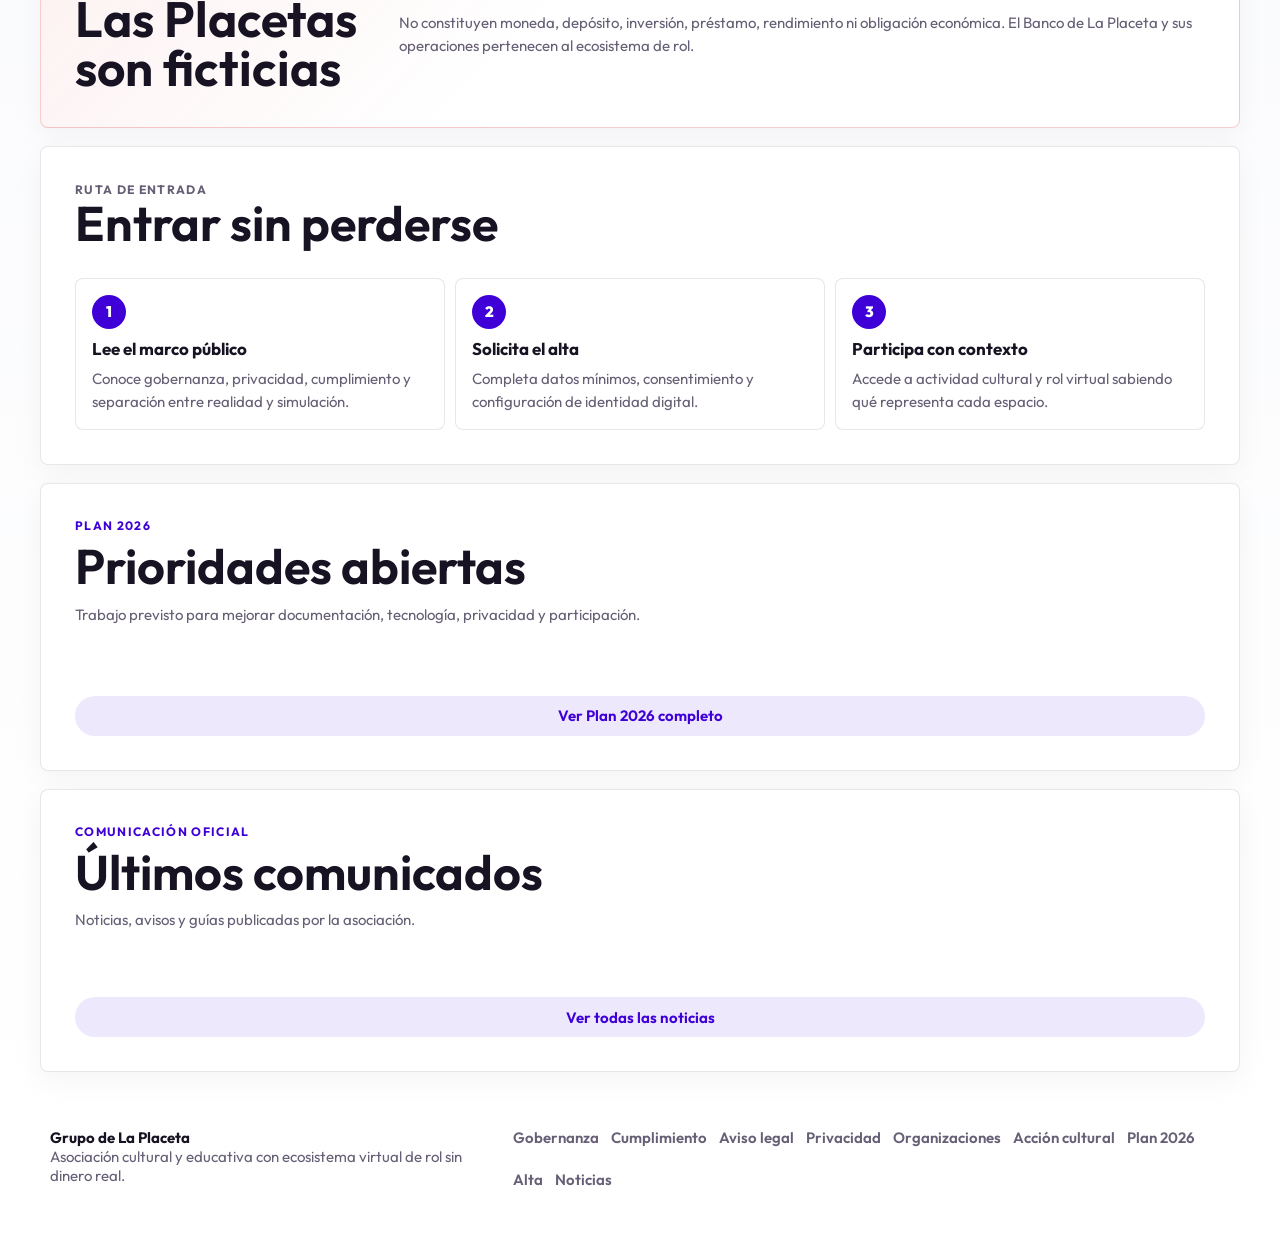
==== commit 0b74adf2: "Rediseña pagina principal" ====
--- a/index.html
+++ b/index.html
@@ -18,7 +18,7 @@
   <link rel="stylesheet" href="./styles.css">
 </head>
 <body>
-  <div class="shell" data-theme="light">
+  <div class="shell home-redesign" data-theme="light">
     <a class="skip-link" href="#inicio">Saltar al contenido</a>
     <header class="topbar">
       <a class="brand" href="./index.html" aria-label="Grupo de La Placeta">
@@ -45,139 +45,132 @@
         <a class="primary small" href="./alta.html">Solicitar alta</a>
       </div>
     </header>
-<main>
-      <section class="hero" id="inicio">
-        <div class="hero-copy">
-          <p class="eyebrow">Asociación Grupo de La Placeta</p>
-          <h1>Asociación cultural, educativa y ecosistema colectivo.</h1>
-          <p class="hero-lead">Una asociación sin ánimo de lucro para cultura, aprendizaje y participación comunitaria, con un ecosistema virtual de rol separado de cualquier actividad económica real.</p>
-          <div class="hero-actions">
-            <a class="primary" href="./alta.html">Alta</a>
-            <a class="ghost" href="./cultura.html">Acción cultural</a>
-          </div>
-          <div class="trust-strip compact">
+    <main>
+      <section class="home-hero" id="inicio">
+        <div class="home-hero-copy">
+          <p class="eyebrow">Grupo de La Placeta</p>
+          <h1>Una asociación para crear cultura, aprender juntas y jugar a organizar un mundo propio.</h1>
+          <p>La Placeta une actividad asociativa real con un ecosistema virtual de rol. La parte económica es siempre simulada: las Placetas no son dinero, no se compran y no tienen valor real.</p>
+          <div class="home-actions" aria-label="Acciones principales">
+            <a class="primary" href="./alta.html">Solicitar alta</a>
+            <a class="ghost" href="./ecosistema.html">Explorar ecosistema</a>
+            <button class="secondary" data-open="memberModal" type="button">Portal miembro</button>
+          </div>
+        </div>
+        <div class="home-identity" aria-label="Identidad institucional">
+          <img src="./assets/logo.png" alt="Logo del Grupo de La Placeta">
+          <div>
             <span>Asociación sin ánimo de lucro</span>
-            <span>Consentimiento RGPD</span>
-            <span>Placetas sin valor real</span>
-          </div>
-        </div>
-        <aside class="hero-panel" aria-label="Resumen del ecosistema">
-          <div class="institution-summary">
-            <span>Portal institucional</span>
-            <h2>Grupo de La Placeta</h2>
-            <p>Información pública sobre la asociación, sus proyectos y el marco de uso del entorno simulado.</p>
-            <ul>
-              <li>Actividad cultural y educativa</li>
-              <li>Normas internas y protección de datos</li>
-              <li>Rol virtual sin dinero real</li>
-            </ul>
-          </div>
-        </aside>
-      </section>
-
-      <section class="status-board" aria-label="Accesos principales">
-        <a class="status-tile accent" href="./alta.html">
-          <span>Alta</span>
-          <strong>Preinscripción abierta</strong>
-          <small>Formulario, consentimiento y datos de contacto.</small>
+            <strong>Rol virtual separado de cualquier actividad económica real.</strong>
+          </div>
+        </div>
+      </section>
+
+      <section class="home-command" aria-label="Accesos rápidos">
+        <a href="./alta.html">
+          <span>01</span>
+          <strong>Alta</strong>
+          <small>Inscripción, consentimiento y PlacetaID.</small>
         </a>
-        <a class="status-tile green" href="./cumplimiento.html">
-          <span>Cumplimiento</span>
-          <strong>Marco legal visible</strong>
-          <small>RGPD, aviso legal y límites del entorno simulado.</small>
+        <a href="./cultura.html">
+          <span>02</span>
+          <strong>Acción cultural</strong>
+          <small>Proyectos, salidas, publicaciones y aprendizaje.</small>
         </a>
-        <a class="status-tile gold" href="./plan-2026.html">
-          <span>Plan 2026</span>
-          <strong>Hoja de ruta pública</strong>
-          <small>Prioridades técnicas, culturales y organizativas.</small>
+        <a href="./gobernanza.html">
+          <span>03</span>
+          <strong>Gobernanza</strong>
+          <small>Normas, estructura interna y participación.</small>
         </a>
-        <a class="status-tile red" href="./noticias.html">
-          <span>Comunicados</span>
-          <strong>Noticias oficiales</strong>
-          <small>Avisos y publicaciones de la asociación.</small>
+        <a href="./cumplimiento.html">
+          <span>04</span>
+          <strong>Cumplimiento</strong>
+          <small>RGPD, aviso legal y transparencia del rol.</small>
         </a>
       </section>
 
-      <section class="content-layout">
-        <div class="section-head compact">
-          <p class="eyebrow">Fines institucionales</p>
-          <h2>Creatividad, cultura y aprendizaje colectivo</h2>
-          <p>La web separa la actividad asociativa real del entorno virtual. Aquí se explican fines, altas, normas, privacidad y límites del juego de rol.</p>
-        </div>
-        <div class="legal-grid">
-          <article class="legal-card">
-            <span>Ecosistema virtual</span>
-            <p>Entorno de rol telemático con gobernanza, economía simulada y departamentos internos. Todas las operaciones se realizan en Placetas (Pz), una moneda ficticia sin valor económico real.</p>
+      <section class="home-split">
+        <div class="home-section-copy">
+          <p class="eyebrow">Qué es</p>
+          <h2>Cultura real. Simulación clara. Comunidad documentada.</h2>
+          <p>La web pública sirve como punto de entrada: explica la asociación, las reglas del entorno virtual y los límites entre participación, juego y datos personales.</p>
+        </div>
+        <div class="home-feature-grid">
+          <article>
+            <span>Cultura</span>
+            <strong>Actividades y proyectos educativos</strong>
+            <p>Espacios de creación, colaboración, documentación y aprendizaje aplicado.</p>
           </article>
-          <article class="legal-card">
-            <span>Acción cultural y social</span>
-            <p>Actividades, salidas, publicaciones y proyectos educativos con consentimiento, criterios de convivencia y respeto a la imagen de participantes.</p>
+          <article>
+            <span>Ecosistema</span>
+            <strong>Organizaciones de rol</strong>
+            <p>Departamentos, empresas ficticias y servicios internos para jugar y aprender.</p>
           </article>
-          <article class="legal-card">
-            <span>La Placeta Educa</span>
-            <p>Talleres y proyectos de aprendizaje sobre simulación organizativa, ciudadanía digital, documentación, cooperación y creatividad aplicada.</p>
+          <article>
+            <span>Transparencia</span>
+            <strong>Sin dinero real</strong>
+            <p>Sueldos, cuentas, inversiones e informes son mecánicas narrativas y educativas.</p>
           </article>
         </div>
       </section>
 
-      <section class="pathway-section">
-        <div class="section-head compact">
-          <p class="eyebrow">Cómo participar</p>
-          <h2>Una entrada clara, documentada y reversible</h2>
-          <p>La incorporación se ordena por pasos para que cada persona conozca qué acepta, qué datos se tratan y dónde termina la simulación.</p>
-        </div>
-        <ol class="pathway-list" aria-label="Ruta de participación">
+      <section class="home-notice">
+        <div>
+          <p class="eyebrow">Aviso esencial</p>
+          <h2>Las Placetas son ficticias</h2>
+        </div>
+        <p>No constituyen moneda, depósito, inversión, préstamo, rendimiento ni obligación económica. El Banco de La Placeta y sus operaciones pertenecen al ecosistema de rol.</p>
+      </section>
+
+      <section class="home-flow">
+        <div class="home-section-copy">
+          <p class="eyebrow">Ruta de entrada</p>
+          <h2>Entrar sin perderse</h2>
+        </div>
+        <ol>
           <li>
-            <span>01</span>
-            <strong>Solicitar alta</strong>
-            <p>Se recogen los datos mínimos y el consentimiento necesario para tramitar la participación.</p>
+            <span>1</span>
+            <strong>Lee el marco público</strong>
+            <p>Conoce gobernanza, privacidad, cumplimiento y separación entre realidad y simulación.</p>
           </li>
           <li>
-            <span>02</span>
-            <strong>Revisar normas</strong>
-            <p>La persona accede a gobernanza, privacidad y límites del juego antes de usar el ecosistema.</p>
+            <span>2</span>
+            <strong>Solicita el alta</strong>
+            <p>Completa datos mínimos, consentimiento y configuración de identidad digital.</p>
           </li>
           <li>
-            <span>03</span>
-            <strong>Participar</strong>
-            <p>La actividad cultural y el rol virtual quedan separados de cualquier obligación económica real.</p>
+            <span>3</span>
+            <strong>Participa con contexto</strong>
+            <p>Accede a actividad cultural y rol virtual sabiendo qué representa cada espacio.</p>
           </li>
         </ol>
       </section>
 
-      <section class="statement">
-        <div>
-          <p class="eyebrow">Transparencia monetaria</p>
-          <h2>Sin circulación de dinero real</h2>
-        </div>
-        <p>Las Placetas, sueldos internos, informes financieros simulados y operaciones del Banco de La Placeta forman parte de un juego de rol y de aprendizaje organizativo. No constituyen moneda, depósito, inversión, prestación financiera ni obligación económica real.</p>
-      </section>
-
-      <section class="plan-section" id="plan-2026">
-        <div class="section-head compact">
-          <p class="eyebrow">Hoja de ruta</p>
-          <h2>Plan 2026</h2>
-          <p>Prioridades publicadas para orientar trabajo técnico, documentación, privacidad y participación durante 2026.</p>
+      <section class="home-dynamic" id="plan-2026">
+        <div class="home-section-copy">
+          <p class="eyebrow">Plan 2026</p>
+          <h2>Prioridades abiertas</h2>
+          <p>Trabajo previsto para mejorar documentación, tecnología, privacidad y participación.</p>
         </div>
         <div class="plan-grid compact-list" id="planPreview"></div>
         <a class="section-link" href="./plan-2026.html">Ver Plan 2026 completo</a>
       </section>
 
-      <section class="content-layout" id="noticias">
-        <div class="section-head compact">
+      <section class="home-dynamic" id="noticias">
+        <div class="home-section-copy">
           <p class="eyebrow">Comunicación oficial</p>
-          <h2>Noticias y comunicados</h2>
-          <p>Comunicados, guías y avisos sobre el funcionamiento de la asociación y del entorno virtual. Los informes económicos publicados son simulados salvo que se indique expresamente lo contrario.</p>
+          <h2>Últimos comunicados</h2>
+          <p>Noticias, avisos y guías publicadas por la asociación.</p>
         </div>
         <div class="news-grid compact-list" id="newsPreview"></div>
         <a class="section-link" href="./noticias.html">Ver todas las noticias</a>
       </section>
     </main>
 
-    <footer class="footer">
+    <footer class="footer home-footer">
       <div>
         <strong>Grupo de La Placeta</strong>
-        <p>Asociación sin ánimo de lucro. Rol virtual, sin dinero real.</p>
+        <p>Asociación cultural y educativa con ecosistema virtual de rol sin dinero real.</p>
       </div>
       <nav>
         <a href="./gobernanza.html">Gobernanza</a>
--- a/styles.css
+++ b/styles.css
@@ -3070,3 +3070,301 @@
     grid-template-columns: 1fr;
   }
 }
+
+/* Fresh home page */
+.home-redesign {
+  background:
+    linear-gradient(180deg, rgba(63,0,216,.075), rgba(255,255,255,0) 360px),
+    linear-gradient(180deg, var(--bg), var(--bg-2));
+}
+
+.home-redesign main {
+  width: min(1200px, calc(100% - 28px));
+}
+
+.home-hero {
+  min-height: calc(100vh - 92px);
+  display: grid;
+  grid-template-columns: minmax(0, 1fr) minmax(280px, 420px);
+  gap: clamp(18px, 4vw, 48px);
+  align-items: center;
+  padding: clamp(34px, 6vw, 78px) 0 clamp(18px, 4vw, 44px);
+}
+
+.home-hero-copy {
+  min-width: 0;
+}
+
+.home-hero h1 {
+  max-width: 920px;
+  margin-bottom: 18px;
+  font-size: clamp(2.45rem, 6.6vw, 6.2rem);
+  line-height: .92;
+  font-weight: 750;
+}
+
+.home-hero p:not(.eyebrow) {
+  max-width: 760px;
+  color: var(--muted);
+  font-size: clamp(1.02rem, 1.6vw, 1.25rem);
+  line-height: 1.6;
+}
+
+.home-actions {
+  display: flex;
+  flex-wrap: wrap;
+  gap: 10px;
+  margin-top: 26px;
+}
+
+.home-identity {
+  display: grid;
+  gap: 18px;
+  align-content: center;
+  justify-items: center;
+  min-height: 420px;
+  padding: clamp(22px, 3vw, 34px);
+  border: 1px solid var(--line);
+  border-radius: 8px;
+  background:
+    linear-gradient(145deg, rgba(255,255,255,.86), rgba(241,238,248,.92)),
+    var(--surface);
+  box-shadow: var(--shadow);
+}
+
+[data-theme="dark"] .home-identity {
+  background:
+    linear-gradient(145deg, rgba(37,33,52,.92), rgba(29,26,41,.96)),
+    var(--surface);
+}
+
+.home-identity img {
+  width: min(250px, 72%);
+  height: auto;
+  object-fit: contain;
+}
+
+.home-identity div {
+  display: grid;
+  gap: 8px;
+  text-align: center;
+}
+
+.home-identity span,
+.home-command span,
+.home-feature-grid span {
+  color: var(--accent);
+  font-size: .76rem;
+  font-weight: 850;
+  letter-spacing: .08em;
+  text-transform: uppercase;
+}
+
+.home-identity strong {
+  max-width: 300px;
+  font-size: 1.18rem;
+  line-height: 1.24;
+}
+
+.home-command {
+  display: grid;
+  grid-template-columns: repeat(4, minmax(0, 1fr));
+  gap: 10px;
+  margin: 0 0 18px;
+}
+
+.home-command a {
+  display: grid;
+  gap: 8px;
+  min-height: 164px;
+  align-content: start;
+  padding: 18px;
+  border: 1px solid var(--line);
+  border-radius: 8px;
+  background: var(--surface);
+  box-shadow: 0 8px 28px rgba(23,19,34,.045);
+}
+
+.home-command a:hover {
+  transform: translateY(-2px);
+}
+
+.home-command strong {
+  font-size: 1.1rem;
+}
+
+.home-command small {
+  color: var(--muted);
+  font-size: .9rem;
+  line-height: 1.45;
+}
+
+.home-split,
+.home-flow,
+.home-dynamic,
+.home-notice {
+  margin: 18px 0;
+  padding: clamp(20px, 3vw, 34px);
+  border: 1px solid var(--line);
+  border-radius: 8px;
+  background: var(--surface);
+  box-shadow: 0 8px 28px rgba(23,19,34,.045);
+}
+
+.home-split {
+  display: grid;
+  grid-template-columns: minmax(260px, .42fr) minmax(0, 1fr);
+  gap: clamp(16px, 3vw, 32px);
+  align-items: start;
+}
+
+.home-section-copy h2 {
+  max-width: 740px;
+  font-size: clamp(1.85rem, 3.8vw, 3.45rem);
+  line-height: .98;
+}
+
+.home-section-copy p:not(.eyebrow) {
+  max-width: 690px;
+  color: var(--muted);
+  line-height: 1.58;
+}
+
+.home-feature-grid {
+  display: grid;
+  grid-template-columns: repeat(3, minmax(0, 1fr));
+  gap: 10px;
+}
+
+.home-feature-grid article,
+.home-flow li {
+  padding: 16px;
+  border: 1px solid var(--line);
+  border-radius: 8px;
+  background: var(--bg-2);
+}
+
+.home-feature-grid strong,
+.home-flow strong {
+  display: block;
+  margin: 10px 0 8px;
+  font-size: 1.06rem;
+  line-height: 1.2;
+}
+
+.home-feature-grid p,
+.home-flow p,
+.home-notice p {
+  margin: 0;
+  color: var(--muted);
+  line-height: 1.55;
+}
+
+.home-notice {
+  display: grid;
+  grid-template-columns: minmax(230px, .38fr) minmax(0, 1fr);
+  gap: 18px;
+  align-items: center;
+  border-color: rgba(226,77,77,.28);
+  background:
+    linear-gradient(135deg, rgba(226,77,77,.08), transparent 42%),
+    var(--surface);
+}
+
+.home-notice h2 {
+  margin-bottom: 0;
+}
+
+.home-flow {
+  display: grid;
+  gap: 18px;
+}
+
+.home-flow ol {
+  display: grid;
+  grid-template-columns: repeat(3, minmax(0, 1fr));
+  gap: 10px;
+  margin: 0;
+  padding: 0;
+  list-style: none;
+}
+
+.home-flow span {
+  display: inline-grid;
+  place-items: center;
+  width: 34px;
+  height: 34px;
+  border-radius: 999px;
+  color: white;
+  background: var(--accent);
+  font-weight: 850;
+}
+
+.home-dynamic {
+  display: grid;
+  gap: 16px;
+}
+
+.home-dynamic .plan-grid,
+.home-dynamic .news-grid {
+  margin-top: 0;
+}
+
+.home-footer {
+  margin-top: 32px;
+}
+
+@media (max-width: 1080px) {
+  .home-hero,
+  .home-split,
+  .home-notice {
+    grid-template-columns: 1fr;
+  }
+
+  .home-hero {
+    min-height: auto;
+  }
+
+  .home-identity {
+    min-height: 300px;
+  }
+
+  .home-command,
+  .home-feature-grid {
+    grid-template-columns: repeat(2, minmax(0, 1fr));
+  }
+}
+
+@media (max-width: 760px) {
+  .home-redesign main {
+    width: min(100% - 14px, 1200px);
+  }
+
+  .home-hero {
+    padding-top: 28px;
+  }
+
+  .home-hero h1 {
+    font-size: clamp(2.25rem, 12vw, 4.1rem);
+  }
+
+  .home-actions .primary,
+  .home-actions .ghost,
+  .home-actions .secondary {
+    width: 100%;
+  }
+
+  .home-command,
+  .home-feature-grid,
+  .home-flow ol {
+    grid-template-columns: 1fr;
+  }
+
+  .home-command a {
+    min-height: 0;
+  }
+
+  .home-identity {
+    min-height: 240px;
+  }
+}
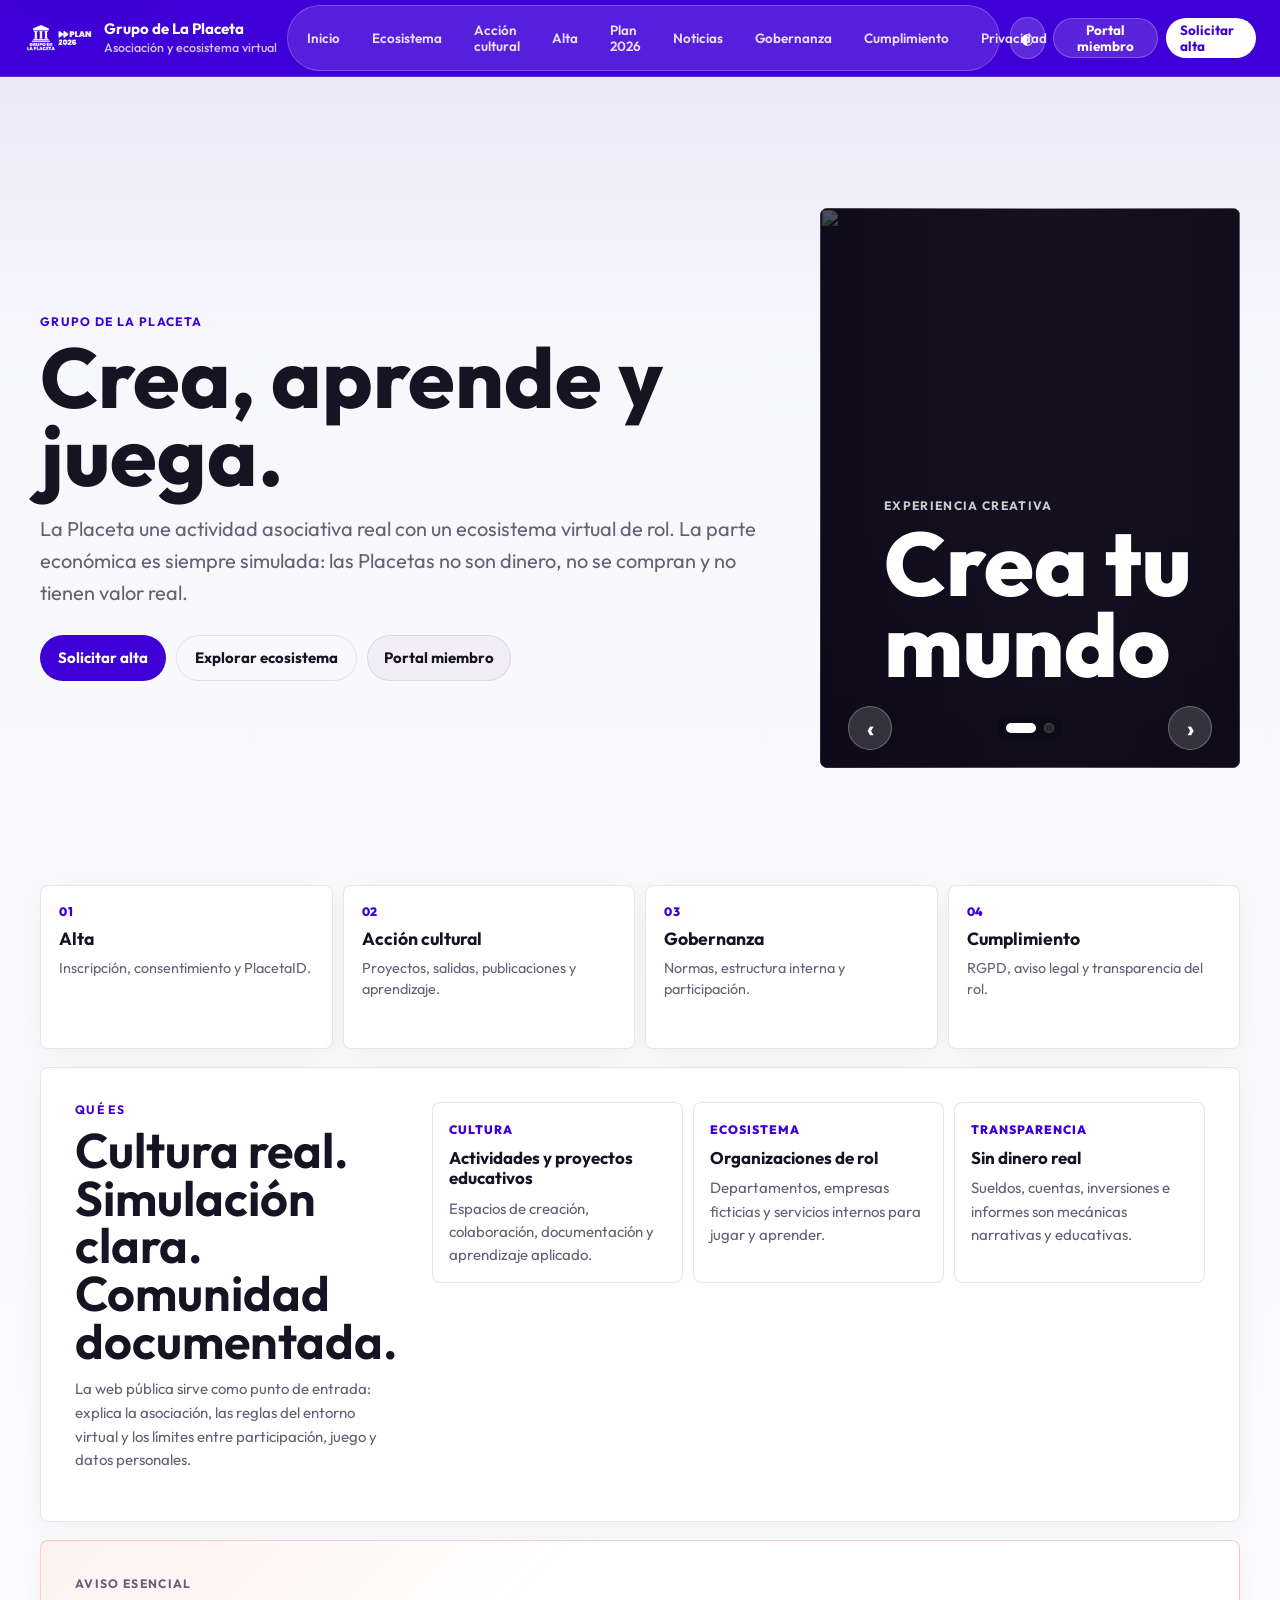
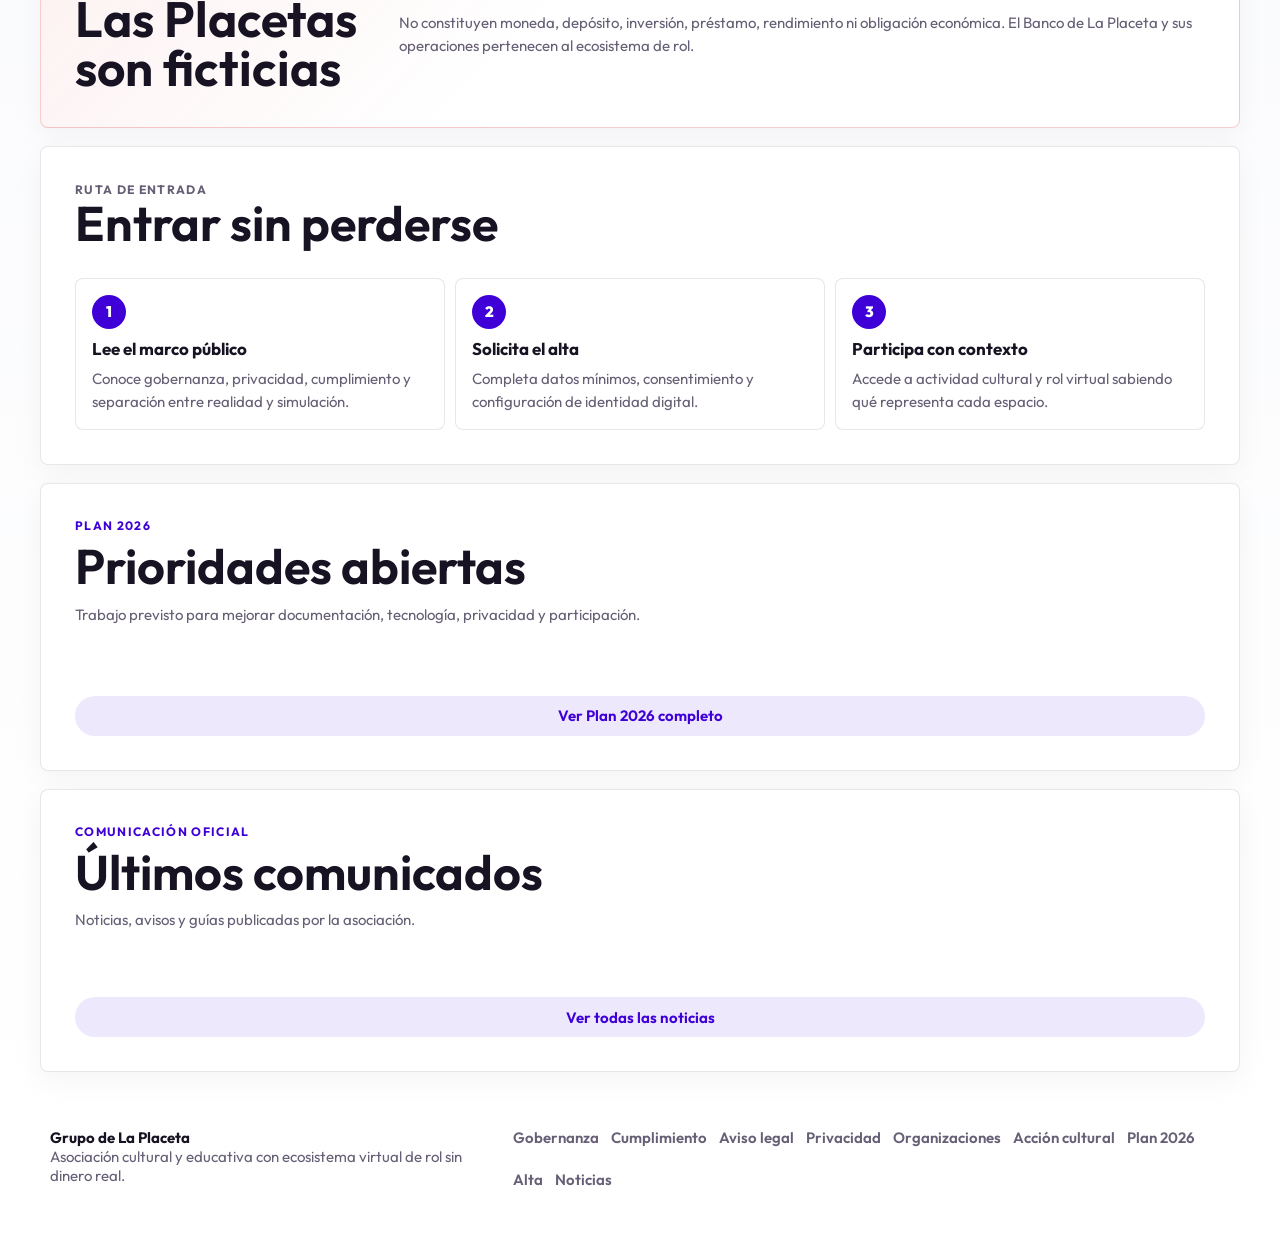
==== commit ec8db416: "V" ====
--- a/index.html
+++ b/index.html
@@ -49,7 +49,7 @@
       <section class="home-hero" id="inicio">
         <div class="home-hero-copy">
           <p class="eyebrow">Grupo de La Placeta</p>
-          <h1>Una asociación para crear cultura, aprender juntas y jugar a organizar un mundo propio.</h1>
+          <h1>Crea, aprende y juega.</h1>
           <p>La Placeta une actividad asociativa real con un ecosistema virtual de rol. La parte económica es siempre simulada: las Placetas no son dinero, no se compran y no tienen valor real.</p>
           <div class="home-actions" aria-label="Acciones principales">
             <a class="primary" href="./alta.html">Solicitar alta</a>
@@ -57,11 +57,30 @@
             <button class="secondary" data-open="memberModal" type="button">Portal miembro</button>
           </div>
         </div>
-        <div class="home-identity" aria-label="Identidad institucional">
-          <img src="./assets/logo.png" alt="Logo del Grupo de La Placeta">
-          <div>
-            <span>Asociación sin ánimo de lucro</span>
-            <strong>Rol virtual separado de cualquier actividad económica real.</strong>
+        <div class="home-carousel" aria-label="Experiencias destacadas" data-home-carousel>
+          <div class="carousel-track">
+            <article class="carousel-slide active" data-carousel-slide>
+              <img src="https://images.pexels.com/photos/7105837/pexels-photo-7105837.jpeg?auto=compress&cs=tinysrgb&w=1600" alt="">
+              <div class="carousel-copy">
+                <p class="eyebrow">Experiencia creativa</p>
+                <h2>Crea tu mundo</h2>
+              </div>
+            </article>
+            <article class="carousel-slide" data-carousel-slide>
+              <img src="https://images.pexels.com/photos/6684176/pexels-photo-6684176.jpeg?auto=compress&cs=tinysrgb&w=1600" alt="">
+              <div class="carousel-copy">
+                <p class="eyebrow">Identidad protegida</p>
+                <h2>Conéctate de forma segura</h2>
+              </div>
+            </article>
+          </div>
+          <div class="carousel-controls" aria-label="Controles del carrusel">
+            <button class="carousel-arrow" type="button" data-carousel-prev aria-label="Diapositiva anterior">‹</button>
+            <div class="carousel-dots" role="tablist" aria-label="Diapositivas">
+              <button class="active" type="button" data-carousel-dot="0" aria-label="Ver Crea tu mundo" aria-current="true"></button>
+              <button type="button" data-carousel-dot="1" aria-label="Ver Conéctate de forma segura"></button>
+            </div>
+            <button class="carousel-arrow" type="button" data-carousel-next aria-label="Diapositiva siguiente">›</button>
           </div>
         </div>
       </section>
--- a/styles.css
+++ b/styles.css
@@ -36,6 +36,7 @@
   color: var(--text);
   font-size: 15px;
   -webkit-font-smoothing: antialiased;
+  overflow-x: hidden;
 }
 [data-theme="dark"] body,
 body:has(.shell[data-theme="dark"]) {
@@ -3166,6 +3167,122 @@
   line-height: 1.24;
 }
 
+.home-carousel {
+  position: relative;
+  margin: 0 0 18px;
+  overflow: hidden;
+  border-radius: 8px;
+  background: #171322;
+  min-height: clamp(320px, 48vw, 560px);
+}
+
+.carousel-track,
+.carousel-slide {
+  position: absolute;
+  inset: 0;
+}
+
+.carousel-slide {
+  opacity: 0;
+  visibility: hidden;
+  transition: opacity .55s ease, visibility .55s ease;
+}
+
+.carousel-slide.active {
+  opacity: 1;
+  visibility: visible;
+}
+
+.carousel-slide img {
+  width: 100%;
+  height: 100%;
+  display: block;
+  object-fit: cover;
+}
+
+.carousel-slide::after {
+  content: "";
+  position: absolute;
+  inset: 0;
+  background:
+    linear-gradient(90deg, rgba(12, 8, 24, .72), rgba(12, 8, 24, .24) 54%, rgba(12, 8, 24, .56)),
+    linear-gradient(0deg, rgba(12, 8, 24, .45), transparent 45%);
+}
+
+.carousel-copy {
+  position: absolute;
+  z-index: 1;
+  left: clamp(18px, 5vw, 64px);
+  bottom: clamp(58px, 8vw, 84px);
+  width: min(680px, calc(100% - 36px));
+  color: white;
+}
+
+.carousel-copy .eyebrow {
+  color: rgba(255,255,255,.78);
+}
+
+.carousel-copy h2 {
+  margin: 0;
+  color: white;
+  font-size: clamp(2.35rem, 7vw, 6.5rem);
+  line-height: .9;
+  font-weight: 800;
+}
+
+.carousel-controls {
+  position: absolute;
+  z-index: 2;
+  left: clamp(14px, 3vw, 28px);
+  right: clamp(14px, 3vw, 28px);
+  bottom: 18px;
+  display: flex;
+  align-items: center;
+  justify-content: space-between;
+  pointer-events: none;
+}
+
+.carousel-arrow,
+.carousel-dots button {
+  pointer-events: auto;
+  color: white;
+  background: rgba(255,255,255,.16);
+  border: 1px solid rgba(255,255,255,.28);
+  backdrop-filter: blur(12px);
+}
+
+.carousel-arrow {
+  width: 44px;
+  height: 44px;
+  border-radius: 999px;
+  font-size: 1.55rem;
+  line-height: 1;
+}
+
+.carousel-dots {
+  display: inline-flex;
+  gap: 8px;
+  padding: 8px;
+  border-radius: 999px;
+  background: rgba(10, 8, 18, .26);
+  backdrop-filter: blur(12px);
+}
+
+.carousel-dots button {
+  width: 10px;
+  height: 10px;
+  min-height: 0;
+  padding: 0;
+  border-radius: 999px;
+  opacity: .72;
+}
+
+.carousel-dots button.active {
+  width: 30px;
+  opacity: 1;
+  background: white;
+}
+
 .home-command {
   display: grid;
   grid-template-columns: repeat(4, minmax(0, 1fr));
@@ -3337,15 +3454,47 @@
 
 @media (max-width: 760px) {
   .home-redesign main {
-    width: min(100% - 14px, 1200px);
+    width: auto;
+    margin-left: 14px;
+    margin-right: 14px;
+    overflow: hidden;
   }
 
   .home-hero {
     padding-top: 28px;
+    overflow: hidden;
+  }
+
+  .home-hero-copy,
+  .home-carousel,
+  .home-command,
+  .home-split,
+  .home-flow,
+  .home-dynamic,
+  .home-notice {
+    width: calc(100vw - 28px);
+    max-width: calc(100vw - 28px);
+  }
+
+  .home-hero-copy {
+    width: calc(100vw - 28px);
+    max-width: calc(100vw - 28px);
   }
 
   .home-hero h1 {
-    font-size: clamp(2.25rem, 12vw, 4.1rem);
+    max-width: min(300px, calc(100vw - 88px));
+    font-size: clamp(1.45rem, 7vw, 1.95rem);
+    line-height: 1.08;
+    overflow-wrap: break-word;
+    word-break: normal;
+    text-wrap: initial;
+  }
+
+  .home-hero p:not(.eyebrow) {
+    max-width: min(310px, calc(100vw - 80px));
+    font-size: .95rem;
+    line-height: 1.5;
+    overflow-wrap: break-word;
   }
 
   .home-actions .primary,
@@ -3367,4 +3516,35 @@
   .home-identity {
     min-height: 240px;
   }
-}
+
+  .home-carousel {
+    min-height: 360px;
+  }
+
+  .carousel-slide::after {
+    background:
+      linear-gradient(0deg, rgba(12, 8, 24, .78), rgba(12, 8, 24, .18) 70%),
+      linear-gradient(90deg, rgba(12, 8, 24, .45), rgba(12, 8, 24, .18));
+  }
+
+  .carousel-copy {
+    left: 16px;
+    bottom: 74px;
+    width: calc(100% - 32px);
+  }
+
+  .carousel-copy h2 {
+    font-size: clamp(2.2rem, 14vw, 4.35rem);
+  }
+
+  .carousel-controls {
+    left: 12px;
+    right: 12px;
+    bottom: 14px;
+  }
+
+  .carousel-arrow {
+    width: 40px;
+    height: 40px;
+  }
+}
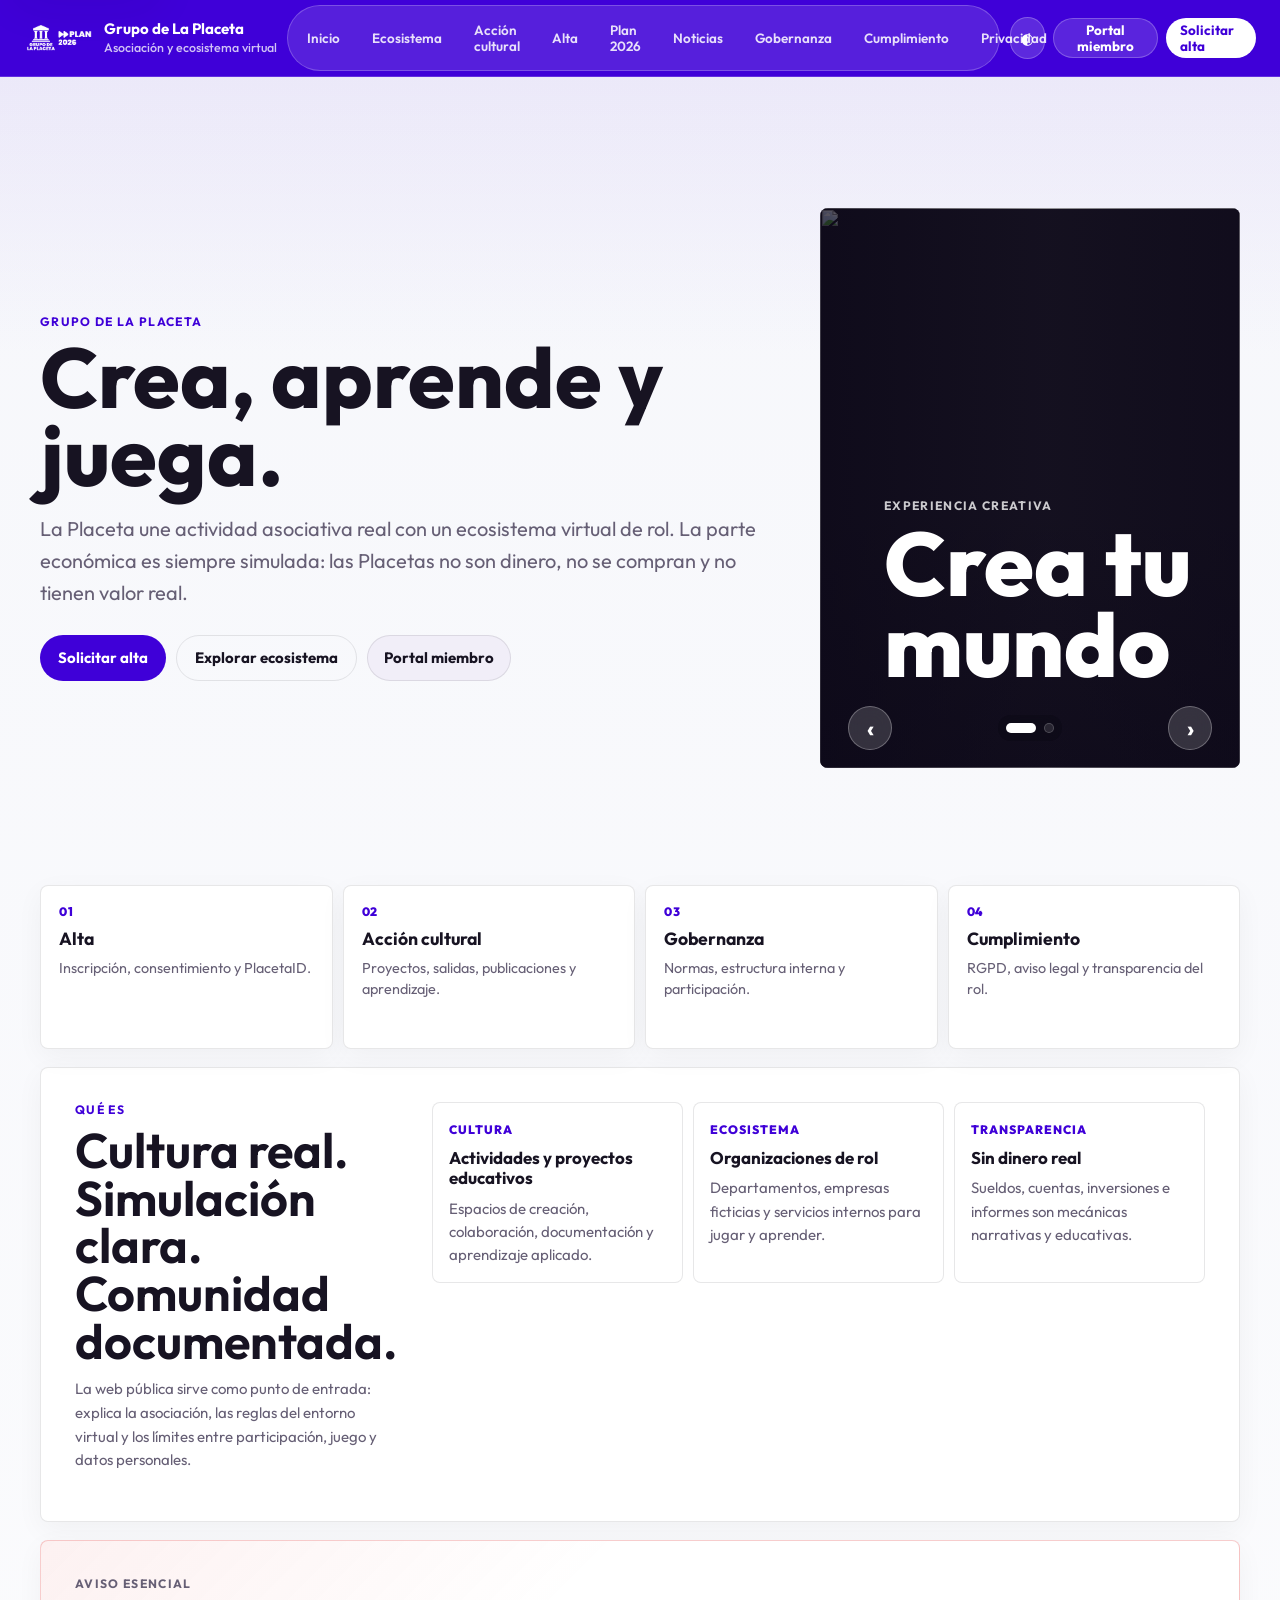
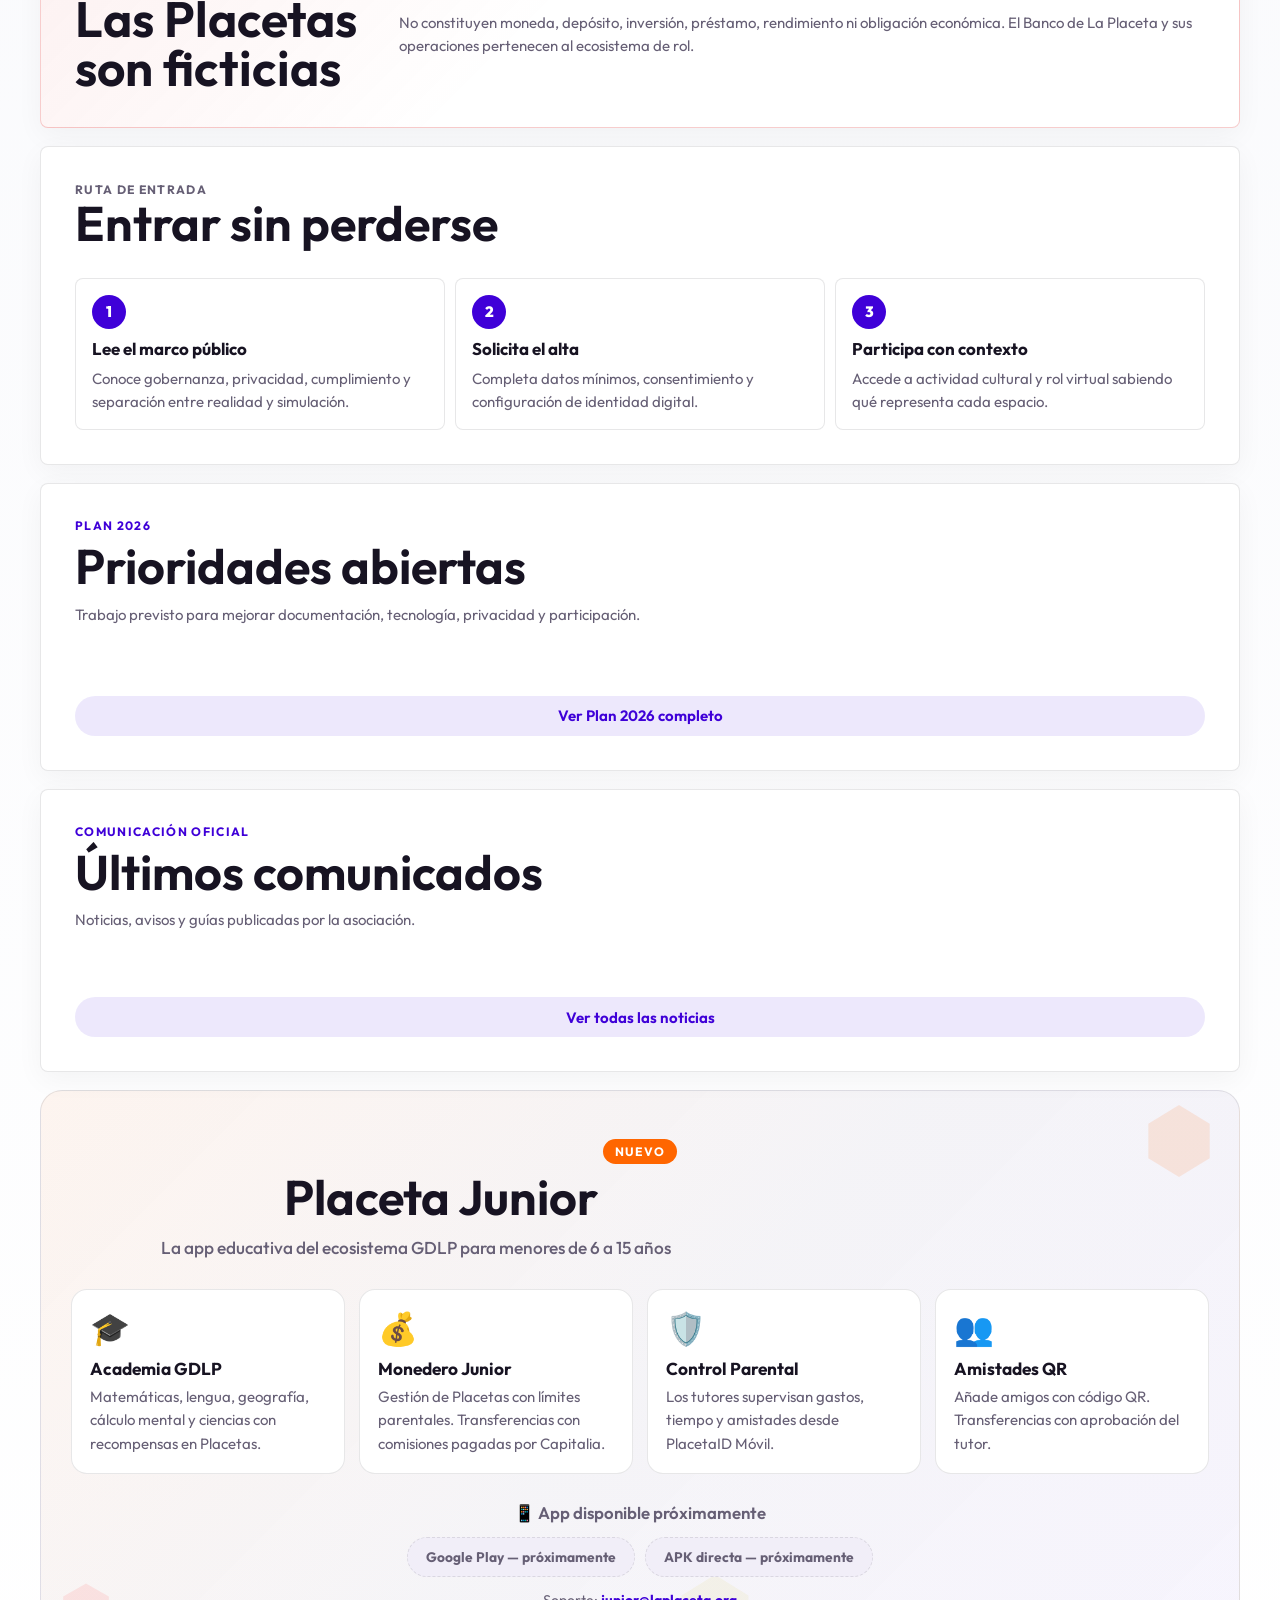
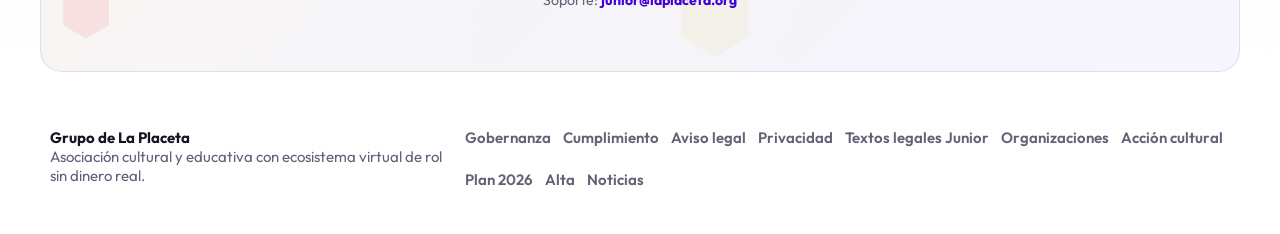
==== commit f8f633a8: "Placeta Junior section + legal texts + normativas + CSS" ====
--- a/index.html
+++ b/index.html
@@ -184,6 +184,51 @@
         <div class="news-grid compact-list" id="newsPreview"></div>
         <a class="section-link" href="./noticias.html">Ver todas las noticias</a>
       </section>
+
+      <!-- ══ Placeta Junior ════════════════════════════════════ -->
+      <section class="home-junior" id="junior">
+        <div class="junior-shapes" aria-hidden="true">
+          <svg class="shape shape-1" viewBox="0 0 60 60"><polygon points="30,3 53,17 53,43 30,57 7,43 7,17" fill="#FF6600" opacity="0.12"/></svg>
+          <svg class="shape shape-2" viewBox="0 0 50 50"><polygon points="25,2 44,13 44,37 25,48 6,37 6,13" fill="#FF3333" opacity="0.1"/></svg>
+          <svg class="shape shape-3" viewBox="0 0 40 40"><polygon points="20,2 35,11 35,29 20,38 5,29 5,11" fill="#3A00E1" opacity="0.08"/></svg>
+          <svg class="shape shape-4" viewBox="0 0 70 70"><polygon points="35,3 61,19 61,51 35,67 9,51 9,19" fill="#D6CE52" opacity="0.1"/></svg>
+        </div>
+        <div class="home-section-copy junior-intro">
+          <p class="eyebrow junior-eyebrow">Nuevo</p>
+          <h2>Placeta Junior</h2>
+          <p class="junior-subtitle">La app educativa del ecosistema GDLP para menores de 6 a 15 años</p>
+        </div>
+        <div class="junior-cards">
+          <article class="junior-card">
+            <span class="junior-card-icon">🎓</span>
+            <strong>Academia GDLP</strong>
+            <p>Matemáticas, lengua, geografía, cálculo mental y ciencias con recompensas en Placetas.</p>
+          </article>
+          <article class="junior-card">
+            <span class="junior-card-icon">💰</span>
+            <strong>Monedero Junior</strong>
+            <p>Gestión de Placetas con límites parentales. Transferencias con comisiones pagadas por Capitalia.</p>
+          </article>
+          <article class="junior-card">
+            <span class="junior-card-icon">🛡️</span>
+            <strong>Control Parental</strong>
+            <p>Los tutores supervisan gastos, tiempo y amistades desde PlacetaID Móvil.</p>
+          </article>
+          <article class="junior-card">
+            <span class="junior-card-icon">👥</span>
+            <strong>Amistades QR</strong>
+            <p>Añade amigos con código QR. Transferencias con aprobación del tutor.</p>
+          </article>
+        </div>
+        <div class="junior-cta">
+          <p class="junior-coming">📱 App disponible próximamente</p>
+          <div class="junior-badges">
+            <span class="badge-download disabled">Google Play — próximamente</span>
+            <span class="badge-download disabled">APK directa — próximamente</span>
+          </div>
+          <p class="junior-support">Soporte: <a href="mailto:junior@laplaceta.org">junior@laplaceta.org</a></p>
+        </div>
+      </section>
     </main>
 
     <footer class="footer home-footer">
@@ -196,6 +241,7 @@
         <a href="./cumplimiento.html">Cumplimiento</a>
         <a href="./aviso-legal.html">Aviso legal</a>
         <a href="./privacidad.html">Privacidad</a>
+        <a href="./junior-legal.html">Textos legales Junior</a>
         <a href="./ecosistema.html">Organizaciones</a>
         <a href="./cultura.html">Acción cultural</a>
         <a href="./plan-2026.html">Plan 2026</a>
--- a/styles.css
+++ b/styles.css
@@ -3548,3 +3548,37 @@
     height: 40px;
   }
 }
+
+/* ══ Placeta Junior Section ═══════════════════════════════════════ */
+.home-junior {
+  position: relative;
+  margin: 14px 0;
+  padding: clamp(24px, 4vw, 48px) clamp(20px, 3vw, 30px);
+  border: 1px solid var(--line);
+  border-radius: 22px;
+  background: linear-gradient(135deg, rgba(255,102,0,.06), rgba(78,59,112,.05), rgba(58,0,225,.04));
+  overflow: hidden;
+}
+.junior-shapes { position: absolute; inset: 0; pointer-events: none; }
+.junior-shapes .shape { position: absolute; }
+.shape-1 { top: 10px; right: 20px; width: 80px; height: 80px; }
+.shape-2 { bottom: 30px; left: 15px; width: 60px; height: 60px; }
+.shape-3 { top: 40%; right: 60px; width: 45px; height: 45px; }
+.shape-4 { bottom: 10px; right: 40%; width: 90px; height: 90px; }
+.junior-intro { position: relative; z-index: 1; text-align: center; margin-bottom: 28px; }
+.junior-eyebrow { display: inline-flex; padding: 5px 12px; border-radius: 999px; color: white !important; background: #FF6600; }
+.junior-subtitle { color: var(--muted); font-size: 1.08rem; font-weight: 500; }
+.junior-cards { display: grid; grid-template-columns: repeat(auto-fit, minmax(240px, 1fr)); gap: 14px; position: relative; z-index: 1; }
+.junior-card { padding: 18px; border: 1px solid var(--line); border-radius: 16px; background: var(--surface); transition: transform .18s ease; }
+.junior-card:hover { transform: translateY(-2px); border-color: rgba(255,102,0,.35); }
+.junior-card-icon { font-size: 2rem; display: block; margin-bottom: 10px; }
+.junior-card strong { display: block; margin-bottom: 6px; font-size: 1.08rem; }
+.junior-card p { color: var(--muted); line-height: 1.55; margin-bottom: 0; }
+.junior-cta { margin-top: 28px; text-align: center; position: relative; z-index: 1; }
+.junior-coming { color: var(--muted); font-size: 1.05rem; font-weight: 600; margin-bottom: 14px; }
+.junior-badges { display: flex; flex-wrap: wrap; gap: 10px; justify-content: center; margin-bottom: 14px; }
+.badge-download { padding: 10px 18px; border-radius: 999px; font-weight: 700; font-size: .86rem; }
+.badge-download.disabled { color: var(--muted); background: var(--surface-2); border: 1px dashed var(--line); cursor: not-allowed; }
+.junior-support { color: var(--muted); font-size: .88rem; }
+.junior-support a { color: var(--accent); font-weight: 700; }
+@media (max-width: 640px) { .junior-cards { grid-template-columns: 1fr; } }
